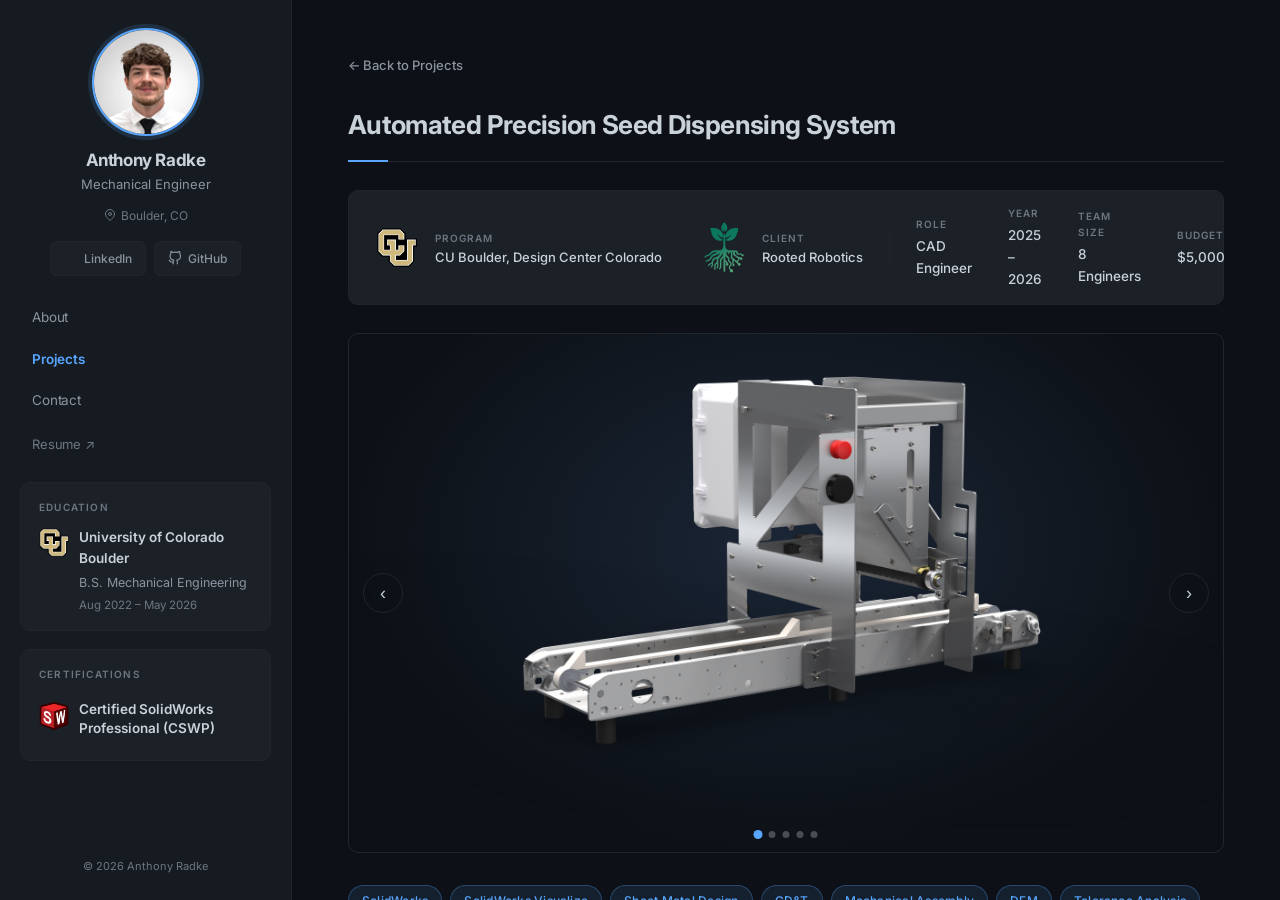
==== projects/seeder/index.html @ cbb44ef7 "fix sidebar and seeder page links" ====
<!DOCTYPE html>
<html lang="en">
<head>
    <meta charset="UTF-8">
    <meta name="viewport" content="width=device-width, initial-scale=1.0">
    <title>Automated Precision Seed Dispensing System | Anthony Radke</title>
    <link rel="preconnect" href="https://fonts.googleapis.com">
    <link rel="preconnect" href="https://fonts.gstatic.com" crossorigin>
    <link href="https://fonts.googleapis.com/css2?family=Inter:wght@300;400;500;600;700&display=swap" rel="stylesheet">
    <link rel="stylesheet" href="../../css/styles.css?v=2">
    <script src="../../js/sidebar.js?v=2"></script>
</head>
<body>

    <!-- MOBILE HEADER -->
    <div class="mobile-header">
        <button class="mobile-toggle" id="mobileToggle" aria-label="Toggle menu" aria-expanded="false">
            <span></span><span></span><span></span>
        </button>
        <span class="mobile-name">Anthony Radke</span>
    </div>
    <div class="sidebar-overlay" id="sidebarOverlay"></div>

    <div class="app-shell">

        <!-- ========== SIDEBAR ========== -->
        <app-sidebar></app-sidebar>

        <!-- ========== MAIN CONTENT ========== -->
        <main class="main-content">
            <div class="page-section active">

                <a href="../../#projects" class="back-link">← Back to Projects</a>

                <h2>Automated Precision Seed Dispensing System</h2>

                <!-- PROJECT INFO BAR -->
                <div class="project-info-bar">
                    <div class="project-logo-card">
                        <div class="project-logo-slot">
                            <img src="../../images/cu-logo.png" alt="CU Boulder, Design Center Colorado" style="width:78%;height:78%">
                        </div>
                        <div class="project-logo-meta">
                            <span class="project-logo-label">Program</span>
                            <span class="project-logo-org">CU Boulder, Design Center Colorado</span>
                        </div>
                    </div>
                    <div class="project-logo-card">
                        <div class="project-logo-slot">
                            <img src="../../images/rooted-logo.png" alt="Rooted Robotics">
                        </div>
                        <div class="project-logo-meta">
                            <span class="project-logo-label">Client</span>
                            <span class="project-logo-org">Rooted Robotics</span>
                        </div>
                    </div>
                    <div class="project-info-bar-divider"></div>
                    <div class="project-meta-item">
                        <span class="project-meta-label">Role</span>
                        <span class="project-meta-value">CAD Engineer</span>
                    </div>
                    <div class="project-meta-item">
                        <span class="project-meta-label">Year</span>
                        <span class="project-meta-value">2025 – 2026</span>
                    </div>
                    <div class="project-meta-item">
                        <span class="project-meta-label">Team Size</span>
                        <span class="project-meta-value">8 Engineers</span>
                    </div>
                    <div class="project-meta-item">
                        <span class="project-meta-label">Budget</span>
                        <span class="project-meta-value">$5,000</span>
                    </div>
                </div>

                <!-- HERO CAROUSEL -->
                <div class="hero-carousel" id="heroCarousel">
                    <div class="hero-carousel-track" id="heroTrack">
                        <div class="hero-carousel-slide" data-caption="Full assembly — View 1">
                            <img src="../../images/projects/seeder/carousel1.png" alt="Full assembly view 1" data-img-title="Assembly View 1">
                        </div>
                        <div class="hero-carousel-slide" data-caption="Full assembly — View 2">
                            <img src="../../images/projects/seeder/carousel2.png" alt="Full assembly view 2" data-img-title="Assembly View 2">
                        </div>
                        <div class="hero-carousel-slide" data-caption="Full assembly — View 3">
                            <img src="../../images/projects/seeder/carousel3.png" alt="Full assembly view 3" data-img-title="Assembly View 3">
                        </div>
                        <div class="hero-carousel-slide" data-caption="Full assembly — View 4">
                            <img src="../../images/projects/seeder/carousel4.png" alt="Full assembly view 4" data-img-title="Assembly View 4">
                        </div>
                        <div class="hero-carousel-slide" data-caption="Full assembly — View 5">
                            <img src="../../images/projects/seeder/carousel5.png" alt="Full assembly view 5" data-img-title="Assembly View 5">
                        </div>
                    </div>

                    <button class="carousel-btn carousel-btn-prev" id="carouselPrev" aria-label="Previous image">&#8249;</button>
                    <button class="carousel-btn carousel-btn-next" id="carouselNext" aria-label="Next image">&#8250;</button>

                    <div class="carousel-dots" id="carouselDots"></div>
                    <div class="carousel-caption" id="carouselCaption"></div>
                </div>


                <div class="skill-tags">
                    <span class="skill-tag">SolidWorks</span>
                    <span class="skill-tag">SolidWorks Visualize</span>
                    <span class="skill-tag">Sheet Metal Design</span>
                    <span class="skill-tag">GD&amp;T</span>
                    <span class="skill-tag">Mechanical Assembly</span>
                    <span class="skill-tag">DFM</span>
                    <span class="skill-tag">Tolerance Analysis</span>
                    <span class="skill-tag">Rapid Prototyping</span>
                </div>

                <div class="project-body">

                    <h3>Overview</h3>
                    <p>
                        Rooted Robotics builds compact automation tools for small-scale indoor farms. Their existing
                        microgreens seeder couldn't handle crops like lettuce, basil, or tree seedlings. Those require
                        a single seed placed precisely in the center of each soil cell. Our team of eight engineers
                        designed, built, and delivered a fully modular precision seeding system that integrates with
                        Rooted Robotics' existing conveyor infrastructure and targets a bill of materials under $5,000.
                    </p>
                    <p>
                        The system uses a motor-driven rotating shaft fitted with an interchangeable resin-printed sleeve.
                        Seeds load from the hopper into individual pockets in the resin-printed sleeve, and as the
                        sleeve rotates, each pocket drops a single seed into one cell of the tray below until every
                        cell is filled.
                    </p>

                    <!-- STAT ROW -->
                    <div class="project-stat-row">
                        <div class="project-stat">
                            <div class="project-stat-value">95%</div>
                            <div class="project-stat-label">Seeding Accuracy</div>
                        </div>
                        <div class="project-stat">
                            <div class="project-stat-value">$4,700</div>
                            <div class="project-stat-label">Total Build Cost</div>
                        </div>
                        <div class="project-stat">
                            <div class="project-stat-value">3–10s</div>
                            <div class="project-stat-label">Per-Tray Cycle Time</div>
                        </div>
                        <div class="project-stat">
                            <div class="project-stat-value">10,000+</div>
                            <div class="project-stat-label">Seed Capacity</div>
                        </div>
                    </div>

                    <h3>My Role</h3>
                    <div class="project-split project-split--img-right">
                        <div class="project-split__text">
                            <p>
                                I served as the team's CAD engineer, responsible for the majority of the mechanical design
                                from individual parts through complete assemblies and the final drawing package. This included
                                the rotating shaft assembly, sliding hopper, and sheet metal frame. Every part was modeled
                                in SolidWorks, with tolerances and manufacturing method considered at each step to keep the
                                design producible within our budget and timeline.
                            </p>
                            <p>
                                An indirect but significant part of my role was managing the CAD environment itself:
                                maintaining version control, tracking revisions, keeping file naming and drawing formatting
                                consistent, and structuring assemblies so that mates could be edited and parts swapped
                                without breaking the model. Keeping everything clean and modifiable became especially
                                important as the design iterated through multiple revisions across two semesters.
                            </p>
                            <p>
                                Beyond CAD, I participated in the physical build and was part of a significant portion of
                                testing: brush interface selection, sleeve geometry iteration, full-system seeding runs,
                                and timed cycle tests.
                            </p>
                        </div>
                        <figure class="project-figure">
                            <img src="../../images/projects/seeder/teamphoto.png" alt="Team photo" style="object-fit: cover;">
                            <figcaption style="text-align: center;">Senior Capstone Team Photo</figcaption>
                        </figure>
                    </div>

                    <h3>Sheet Metal Frame</h3>
                    <div class="project-split project-split--img-right">
                        <div class="project-split__text">
                            <p>
                                The structural backbone is four bent sheet-metal panels laser-cut from 3/16" 5052 aluminum,
                                outsourced to OshCut. 5052 is highly corrosion resistant, making it well suited for a
                                humid greenhouse environment. I designed each panel in SolidWorks using sheet metal features,
                                with the goal of making them complex enough to consolidate parts and reduce overall part count,
                                while keeping them simple enough to remain manufacturable as flat laser-cut blanks with
                                straightforward bends.
                            </p>
                            <p>
                                The front panel carries all operator-facing controls (Grayhill touch encoder and e-stop).
                                A dedicated motor mounting plate between the front and rear panels positions the Teknic NEMA 34
                                servo motor using a precision-machined bore that the motor presses directly into, providing
                                accurate and repeatable alignment. Triangular cutouts reduce panel mass while providing wiring
                                access. The frame assembly bolts directly to Rooted Robotics' existing conveyor, so customers
                                can purchase the seeder and mount it to their system without any additional hardware.
                            </p>
                        </div>
                        <div class="hero-carousel hero-carousel--section" id="frameCarousel">
                            <div class="hero-carousel-track" id="frameTrack">
                                <div class="hero-carousel-slide" data-caption="Frame Assembly View"><img src="../../images/projects/seeder/frame1.png" alt="Frame view 1"></div>
                                <div class="hero-carousel-slide" data-caption="Front Panel"><img src="../../images/projects/seeder/frame2.png" alt="Frame view 2"></div>
                                <div class="hero-carousel-slide" data-caption="Back Panel"><img src="../../images/projects/seeder/frame3.png" alt="Frame view 3"></div>
                                <div class="hero-carousel-slide" data-caption="Motor Mount"><img src="../../images/projects/seeder/frame4.png" alt="Frame view 4"></div>
                                <div class="hero-carousel-slide" data-caption="User Control Panel"><img src="../../images/projects/seeder/frame5.png" alt="Frame view 5"></div>
                            </div>
                            <button class="carousel-btn carousel-btn-prev" id="framePrev" aria-label="Previous">&#8249;</button>
                            <button class="carousel-btn carousel-btn-next" id="frameNext" aria-label="Next">&#8250;</button>
                            <div class="carousel-dots" id="frameDots"></div>
                            <div class="carousel-caption" id="frameCaption"></div>
                        </div>
                    </div>

                    <h3>Sliding Hopper</h3>
                    <div class="project-split project-split--img-right">
                        <div class="project-split__text">
                            <p>
                                A fully removable hopper wasn't feasible because we provisioned for a vibration motor mounted
                                directly to the hopper to agitate seeds if needed, which required a fixed electrical connection.
                                Instead, I designed a sliding hopper that still lets operators swap seed types and clean quickly.
                                The hopper is rigidly mounted to two sliding carriages from Item24 that ride in T-slots of
                                40×40mm aluminum extrusion rails. The operator loosens a single cam-lock clamp, slides the
                                hopper to the far left over a collection bucket, then slides it back until it contacts
                                integrated hard stops. One motion, fully repeatable positioning, no lifting required.
                            </p>
                            <p>
                                The two hopper panels are cut from 1/8" 5052 aluminum. Mounting flaps are integrated directly
                                into the sheet metal geometry, eliminating separate brackets. A laser-cut polycarbonate window
                                on the front panel lets operators monitor seed level without disturbing the hopper. The lower
                                edge uses a strip brush interface at the top of the sleeve to prevent seeds from crushing
                                against the hard metal edge of the hopper and to prevent double seeding, ensuring only one
                                seed loads into each pocket.
                            </p>
                        </div>
                        <div class="hero-carousel hero-carousel--section" id="hopperCarousel">
                            <div class="hero-carousel-track" id="hopperTrack">
                                <div class="hero-carousel-slide" data-caption="Placeholder hopper caption 1."><img src="../../images/projects/seeder/hopper1.png" alt="Hopper view 1"></div>
                                <div class="hero-carousel-slide" data-caption="Placeholder hopper caption 2."><img src="../../images/projects/seeder/hopper2.png" alt="Hopper view 2"></div>
                                <div class="hero-carousel-slide" data-caption="Placeholder hopper caption 3."><img src="../../images/projects/seeder/hopper3.png" alt="Hopper view 3"></div>
                                <div class="hero-carousel-slide" data-caption="Placeholder hopper caption 4."><img src="../../images/projects/seeder/hopper4.png" alt="Hopper view 4"></div>
                                <div class="hero-carousel-slide" data-caption="Placeholder hopper caption 5."><img src="../../images/projects/seeder/hopper5.png" alt="Hopper view 5"></div>
                            </div>
                            <button class="carousel-btn carousel-btn-prev" id="hopperPrev" aria-label="Previous">&#8249;</button>
                            <button class="carousel-btn carousel-btn-next" id="hopperNext" aria-label="Next">&#8250;</button>
                            <div class="carousel-dots" id="hopperDots"></div>
                            <div class="carousel-caption" id="hopperCaption"></div>
                        </div>
                    </div>

                    <h3>Rotating Shaft Assembly</h3>
                    <p>
                        The shaft assembly is the precision core of the system. It consists of a 20mm 304 stainless-steel
                        keyed shaft sourced from McMaster-Carr, a resin-printed interchangeable sleeve, two oil-embedded
                        bronze sleeve bearings mounted on aluminum pillow blocks, a spider coupling connecting the NEMA 34 motor,
                        and a dual-collar axial constraint system.
                    </p>
                    <p>
                        The sleeve is printed on a resin printer at Rooted Robotics' facility at 100% infill to prevent
                        cracking. Each sleeve contains six circumferential rows of slots, one row per tray cell row,
                        that capture a single seed and release it as the slot passes the bottom of its rotation arc.
                        Sleeves are interchangeable for different tray configurations (5 to 13 cells per row) and seed
                        sizes (3–7mm diameter). On the left, a two-piece clamping collar sets the axial home position.
                        On the right, a quick-release collar enables tool-free sleeve swaps in seconds. The right-side
                        bearing block is secured with wing nuts so it can be lifted away to free the sleeve without
                        any tools.
                    </p>
                    <p>
                        The mounting blocks for both bearings are machined from 6061 aluminum bar stock. I designed
                        the block geometry for simplicity: bandsaw and end mill operations only, while holding the
                        shaft elevation and alignment relative to the hopper outlet.
                    </p>

                    <div class="hero-carousel hero-carousel--section" id="shaftCarousel">
                        <div class="hero-carousel-track" id="shaftTrack">
                            <div class="hero-carousel-slide" data-caption="Placeholder shaft caption 1."><img src="../../images/projects/seeder/shaft1.png" alt="Shaft assembly view 1"></div>
                            <div class="hero-carousel-slide" data-caption="Placeholder shaft caption 2."><img src="../../images/projects/seeder/shaft2.png" alt="Shaft assembly view 2"></div>
                            <div class="hero-carousel-slide" data-caption="Placeholder shaft caption 3."><img src="../../images/projects/seeder/shaft3.png" alt="Shaft assembly view 3"></div>
                            <div class="hero-carousel-slide" data-caption="Placeholder shaft caption 4."><img src="../../images/projects/seeder/shaft4.png" alt="Shaft assembly view 4"></div>
                        </div>
                        <button class="carousel-btn carousel-btn-prev" id="shaftPrev" aria-label="Previous">&#8249;</button>
                        <button class="carousel-btn carousel-btn-next" id="shaftNext" aria-label="Next">&#8250;</button>
                        <div class="carousel-dots" id="shaftDots"></div>
                        <div class="carousel-caption" id="shaftCaption"></div>
                    </div>

                    <h3>Testing &amp; Results</h3>
                    <p>
                        Testing spanned several phases over two semesters. Early prototyping used PLA sleeves and
                        manual shaft rotation to isolate the seed-crushing problem at the hopper-sleeve interface.
                        That work drove the switch to a modified hopper geometry and the strip brush solution.
                    </p>
                    <p>
                        I was directly involved in three major test campaigns:
                    </p>
                    <ul>
                        <li><strong>Brush selection:</strong> Tested brushes of varying bristle length, stiffness,
                            and filament material. Evaluated seed preservation, frictional drag on the shaft, and
                            single-seed slot-loading consistency. Final design uses two short, thin brushes in a
                            single holder, mounted perpendicular to the sleeve inside the hopper.</li>
                        <li><strong>Sleeve geometry iteration:</strong> Evaluated 8 slot profiles (teardrop, pyramid,
                            cylinder, obround, bulb, D-shape, large cone, small cone) using slow-motion camera
                            analysis of seed release. Bulb, teardrop, and pyramid were eliminated for double seeding.
                            The large cone geometry achieved the most consistent single-seed loading and uniform
                            release timing, and was selected for production.</li>
                        <li><strong>Full system seeding and timing runs:</strong> Rather than dialing in one tray
                            configuration, we developed a systematic method for programming motor velocities to
                            accommodate different tray sizes. This gave the machine a repeatable process for scaling
                            to new configurations without starting from scratch each time.</li>
                    </ul>
                    <p>
                        The system achieved <strong>95% seeding accuracy</strong>, completing a full tray in the
                        3–10 second window specified by the client. The final build came in at $4,692.57, within
                        the $5,000 budget.
                    </p>
                    <p>
                        To confirm the machine wasn't damaging seeds, we ran a germination comparison in controlled
                        greenhouse conditions, planting one tray by hand and one by machine with all other variables
                        held constant. The hand-planted tray germinated 67 seeds; the machine-planted tray germinated
                        64, a 95.5% germination rate relative to hand planting, meeting our requirement.
                    </p>

                    <h3>What I Learned</h3>
                    <p>
                        This project sharpened my ability to design for manufacturability under real constraints.
                        Every sheet metal part had to be confirmed manufacturable with OshCut before ordering, and
                        iterating on the hopper geometry to solve the seed-crushing problem taught me how much a
                        single interface can change a design's entire architecture.
                    </p>
                    <p>
                        Working across every level of the design, from individual fasteners to the complete assembly, also gave
                        me a much deeper appreciation for tolerance stack-ups. Small positional errors in the shaft
                        relative to the hopper outlet had an outsized effect on seeding accuracy, and managing that
                        through the mounting block geometry was one of the most demanding parts of the design.
                    </p>
                    <p>
                        Building and testing the physical machine alongside the CAD work closed the loop in a way
                        that pure design work doesn't. Watching a sleeve geometry that looked right on screen fail
                        to load seeds consistently, then iterating back to CAD to adjust the profile, was the most
                        valuable engineering feedback cycle I've experienced.
                    </p>

                </div>

            </div>
        </main>
    </div>

    <!-- ========== PDF MODAL (certs only) ========== -->
    <div class="pdf-modal" id="pdfModal" role="dialog" aria-modal="true">
        <div class="pdf-modal-inner">
            <div class="pdf-modal-header">
                <span class="pdf-modal-title" id="pdfModalTitle"></span>
                <button class="pdf-modal-close" id="pdfModalClose" aria-label="Close modal">&times;</button>
            </div>
            <div class="pdf-modal-body">
                <img class="cert-img" id="certImg" alt="Certification">
            </div>
        </div>
    </div>

    <!-- ========== IMAGE MODAL ========== -->
    <div class="img-modal" id="imgModal" role="dialog" aria-modal="true">
        <div class="img-modal-inner">
            <div class="img-modal-header">
                <div class="img-modal-header-left">
                    <span class="img-modal-title" id="imgModalTitle"></span>
                    <span class="img-modal-counter" id="imgModalCounter"></span>
                </div>
                <button class="img-modal-close" id="imgModalClose" aria-label="Close">&times;</button>
            </div>
            <div class="img-modal-carousel">
                <div class="img-modal-track" id="imgModalTrack"></div>
                <button class="carousel-btn carousel-btn-prev" id="imgModalPrev" aria-label="Previous image">&#8249;</button>
                <button class="carousel-btn carousel-btn-next" id="imgModalNext" aria-label="Next image">&#8250;</button>
            </div>
            <div class="img-modal-footer">
                <div class="img-modal-caption" id="imgModalCaption"></div>
                <div class="img-modal-dots" id="imgModalDots"></div>
            </div>
        </div>
    </div>

    <script src="../../js/main.js?v=2"></script>
    <script>
    // ── Image modal ────────────────────────────────────────────────────────
    const imgModal        = document.getElementById('imgModal');
    const imgModalTrack   = document.getElementById('imgModalTrack');
    const imgModalTitle   = document.getElementById('imgModalTitle');
    const imgModalCounter = document.getElementById('imgModalCounter');
    const imgModalCaption = document.getElementById('imgModalCaption');
    const imgModalDots    = document.getElementById('imgModalDots');

    let modalImgs    = [];
    let modalCurrent = 0;
    let modalDots    = [];

    function buildModal(imgs) {
        imgModalTrack.innerHTML  = '';
        imgModalDots.innerHTML   = '';
        imgModalTrack.style.transition = 'none';
        imgModalTrack.style.transform  = 'translateX(0)';
        modalImgs = imgs;
        modalDots = imgs.map((item, i) => {
            const slide = document.createElement('div');
            slide.className = 'img-modal-slide';
            const img = document.createElement('img');
            img.src = item.src; img.alt = item.title;
            slide.appendChild(img);
            imgModalTrack.appendChild(slide);

            const dot = document.createElement('button');
            dot.className = 'carousel-dot';
            dot.setAttribute('aria-label', 'View ' + item.title);
            dot.addEventListener('click', () => modalGoTo(i));
            imgModalDots.appendChild(dot);
            return dot;
        });
    }

    function modalGoTo(index, instant) {
        const prev = modalCurrent;
        modalCurrent = (index + modalImgs.length) % modalImgs.length;
        if (instant) { imgModalTrack.style.transition = 'none'; void imgModalTrack.offsetWidth; }
        else           imgModalTrack.style.transition = '';
        imgModalTrack.style.transform = `translateX(-${modalCurrent * 100}%)`;
        modalDots.forEach((d, i) => d.classList.toggle('active', i === modalCurrent));
        imgModalTitle.textContent   = modalImgs[modalCurrent].title;
        imgModalCounter.textContent = `${modalCurrent + 1} / ${modalImgs.length}`;
        if (instant || prev === modalCurrent) {
            imgModalCaption.textContent = modalImgs[modalCurrent].caption;
        } else {
            imgModalCaption.classList.add('fading');
            setTimeout(() => { imgModalCaption.textContent = modalImgs[modalCurrent].caption; imgModalCaption.classList.remove('fading'); }, 150);
        }
    }

    function openImgModal(imgs, index) {
        buildModal(imgs);
        imgModal.classList.add('active');
        modalGoTo(index, true);
    }

    function closeImgModal() {
        imgModal.classList.add('closing');
        setTimeout(() => imgModal.classList.remove('active', 'closing'), 220);
    }

    document.getElementById('imgModalClose').addEventListener('click', closeImgModal);
    document.getElementById('imgModalPrev').addEventListener('click', () => modalGoTo(modalCurrent - 1));
    document.getElementById('imgModalNext').addEventListener('click', () => modalGoTo(modalCurrent + 1));
    imgModal.addEventListener('click', e => { if (e.target === imgModal) closeImgModal(); });
    document.addEventListener('keydown', e => {
        if (!imgModal.classList.contains('active')) return;
        if (e.key === 'Escape')     closeImgModal();
        if (e.key === 'ArrowLeft')  modalGoTo(modalCurrent - 1);
        if (e.key === 'ArrowRight') modalGoTo(modalCurrent + 1);
    });

    // ── Unified carousel init (seamless loop, auto-advance, hover, touch, modal) ──
    function initCarousel(carouselId, trackId, prevId, nextId, dotsId, captionId, imgs) {
        const carouselEl = document.getElementById(carouselId);
        const track      = document.getElementById(trackId);
        const dotsWrap   = document.getElementById(dotsId);
        const captionEl  = document.getElementById(captionId);
        const origSlides = Array.from(track.querySelectorAll('.hero-carousel-slide'));
        const total      = origSlides.length;

        // Seamless clone wrap
        track.insertBefore(origSlides[total - 1].cloneNode(true), origSlides[0]);
        track.appendChild(origSlides[0].cloneNode(true));

        let ci          = 1;
        let realCurrent = 0;
        let autoTimer   = null;

        function clonedToReal(c) {
            if (c === 0)         return total - 1;
            if (c === total + 1) return 0;
            return c - 1;
        }

        function moveTo(newCi, instant) {
            if (instant) { track.style.transition = 'none'; void track.offsetWidth; }
            else           track.style.transition = '';
            track.style.transform = `translateX(-${newCi * 100}%)`;
            ci = newCi;
            realCurrent = clonedToReal(ci);
            dots.forEach((d, i) => d.classList.toggle('active', i === realCurrent));
            if (!instant) {
                captionEl.classList.add('fading');
                setTimeout(() => { captionEl.textContent = origSlides[realCurrent].dataset.caption || ''; captionEl.classList.remove('fading'); }, 150);
            }
        }

        const dots = origSlides.map((_, i) => {
            const d = document.createElement('button');
            d.className = 'carousel-dot';
            d.setAttribute('aria-label', 'Go to slide ' + (i + 1));
            d.addEventListener('click', () => { moveTo(i + 1, false); resetAuto(); });
            dotsWrap.appendChild(d);
            return d;
        });

        function resetAuto() {
            clearInterval(autoTimer);
            autoTimer = setInterval(() => moveTo(ci + 1, false), 4500);
        }

        track.addEventListener('transitionend', () => {
            if (ci === 0)          moveTo(total,     true);
            else if (ci === total + 1) moveTo(1, true);
        });

        document.getElementById(prevId).addEventListener('click', () => { moveTo(ci - 1, false); resetAuto(); });
        document.getElementById(nextId).addEventListener('click', () => { moveTo(ci + 1, false); resetAuto(); });

        carouselEl.addEventListener('click', e => {
            if (e.target.closest('.carousel-btn') || e.target.closest('.carousel-dots')) return;
            openImgModal(imgs, realCurrent);
        });

        carouselEl.addEventListener('mouseenter', () => clearInterval(autoTimer));
        carouselEl.addEventListener('mouseleave',  resetAuto);

        let tx = 0;
        carouselEl.addEventListener('touchstart', e => { tx = e.touches[0].clientX; }, { passive: true });
        carouselEl.addEventListener('touchend',   e => {
            const dx = e.changedTouches[0].clientX - tx;
            if (Math.abs(dx) > 40) { moveTo(ci + (dx < 0 ? 1 : -1), false); resetAuto(); }
        });

        moveTo(1, true);
        captionEl.textContent = origSlides[0].dataset.caption || '';
        resetAuto();
    }

    // ── Carousel instances ─────────────────────────────────────────────────
    const HERO_IMGS = [
        { src: '../../images/projects/seeder/carousel1.png', title: 'Assembly View 1', caption: 'Full Assembly — View 1' },
        { src: '../../images/projects/seeder/carousel2.png', title: 'Assembly View 2', caption: 'Full Assembly — View 2' },
        { src: '../../images/projects/seeder/carousel3.png', title: 'Assembly View 3', caption: 'Full Assembly — View 3' },
        { src: '../../images/projects/seeder/carousel4.png', title: 'Assembly View 4', caption: 'Full Assembly — View 4' },
        { src: '../../images/projects/seeder/carousel5.png', title: 'Assembly View 5', caption: 'Full Assembly — View 5' },
    ];
    const FRAME_IMGS = [
        { src: '../../images/projects/seeder/frame1.png', title: 'Frame View 1', caption: 'Frame Subassembly View' },
        { src: '../../images/projects/seeder/frame2.png', title: 'Frame View 2', caption: 'Front Panel' },
        { src: '../../images/projects/seeder/frame3.png', title: 'Frame View 3', caption: 'Back Panel' },
        { src: '../../images/projects/seeder/frame4.png', title: 'Frame View 4', caption: 'Motor Mount' },
        { src: '../../images/projects/seeder/frame5.png', title: 'Frame View 5', caption: 'User Control Panel' },
    ];
    const HOPPER_IMGS = [
        { src: '../../images/projects/seeder/hopper1.png', title: 'Hopper View 1', caption: 'Hopper Subassembly View' },
        { src: '../../images/projects/seeder/hopper2.png', title: 'Hopper View 2', caption: 'Sliding Carriage' },
        { src: '../../images/projects/seeder/hopper3.png', title: 'Hopper View 3', caption: 'Mounted Sliding Hopper' },
        { src: '../../images/projects/seeder/hopper4.png', title: 'Hopper View 4', caption: 'Hopper Section View' },
        { src: '../../images/projects/seeder/hopper5.png', title: 'Hopper View 5', caption: 'Hopper/Shaft Brush Interface' },
    ];
    const SHAFT_IMGS = [
        { src: '../../images/projects/seeder/shaft1.png', title: 'Shaft View 1', caption: 'Rotating Shaft Subassembly View 1' },
        { src: '../../images/projects/seeder/shaft2.png', title: 'Shaft View 2', caption: 'Rotating Shaft Subassembly View 2' },
        { src: '../../images/projects/seeder/shaft3.png', title: 'Shaft View 3', caption: 'Rotating Shaft Subassembly View 3' },
        { src: '../../images/projects/seeder/shaft4.png', title: 'Shaft View 4', caption: 'Interchangeable Sleeve' },
    ];

    initCarousel('heroCarousel',   'heroTrack',   'carouselPrev', 'carouselNext', 'carouselDots', 'carouselCaption', HERO_IMGS);
    initCarousel('frameCarousel',  'frameTrack',  'framePrev',    'frameNext',    'frameDots',    'frameCaption',    FRAME_IMGS);
    initCarousel('hopperCarousel', 'hopperTrack', 'hopperPrev',   'hopperNext',   'hopperDots',   'hopperCaption',   HOPPER_IMGS);
    initCarousel('shaftCarousel',  'shaftTrack',  'shaftPrev',    'shaftNext',    'shaftDots',    'shaftCaption',    SHAFT_IMGS);

    // ── Scroll reveal ──────────────────────────────────────────────────────
    const revealObserver = new IntersectionObserver((entries) => {
        entries.forEach(entry => {
            if (entry.isIntersecting) {
                entry.target.classList.add('revealed');
                revealObserver.unobserve(entry.target);
            }
        });
    }, { threshold: 0.08 });

    document.querySelectorAll(
        '.project-body h3, .project-body p, .project-body ul, .project-figure, .project-figure-grid, .project-split, .hero-carousel--section'
    ).forEach(el => {
        el.classList.add('scroll-reveal');
        revealObserver.observe(el);
    });

    // ── Stat card staggered entrance ───────────────────────────────────────
    const statObserver = new IntersectionObserver((entries) => {
        entries.forEach(entry => {
            if (entry.isIntersecting) {
                entry.target.querySelectorAll('.project-stat').forEach((stat, i) => {
                    setTimeout(() => stat.classList.add('stat-visible'), i * 90);
                });
                statObserver.unobserve(entry.target);
            }
        });
    }, { threshold: 0.2 });

    document.querySelectorAll('.project-stat-row').forEach(row => statObserver.observe(row));
    </script>
</body>
</html>
---- css/styles.css ----
/* ===========================================
   MECHANICAL ENGINEERING PORTFOLIO — dark mode
   =========================================== */

/* ---------- Custom Properties ---------- */
:root {
    --bg:             #0d1117;
    --bg-secondary:   #161b22;
    --sidebar-bg:     #161b22;
    --card-bg:        #1c2128;
    --text:           #c9d1d9;
    --text-secondary: #8b949e;
    --text-muted:     #6e7681;
    --accent:         #58a6ff;
    --accent-hover:   #79b8ff;
    --border:         #21262d;
    --card-shadow:    0 4px 24px rgba(0, 0, 0, 0.55);
    --font:           'Inter', system-ui, -apple-system, sans-serif;
    --radius:         10px;
    --transition:     0.2s ease;
    --sidebar-width:  292px;
    --mobile-header:  56px;
}

/* ---------- Reset ---------- */
*, *::before, *::after {
    margin: 0;
    padding: 0;
    box-sizing: border-box;
}

html, body {
    height: 100%;
    overflow: hidden;
}

body {
    font-family: var(--font);
    color: var(--text);
    background: var(--bg);
    line-height: 1.6;
    -webkit-font-smoothing: antialiased;
}

img {
    max-width: 100%;
    display: block;
}

a {
    color: inherit;
    text-decoration: none;
}

/* ===========================================
   MOBILE HEADER
   =========================================== */
.mobile-header {
    display: none;
    position: fixed;
    top: 0;
    left: 0;
    right: 0;
    height: var(--mobile-header);
    background: var(--sidebar-bg);
    border-bottom: 1px solid var(--border);
    z-index: 200;
    align-items: center;
    padding: 0 20px;
    gap: 14px;
}

.mobile-name {
    font-size: 15px;
    font-weight: 600;
    letter-spacing: -0.02em;
    color: var(--text);
}

.mobile-toggle {
    display: flex;
    flex-direction: column;
    justify-content: center;
    gap: 5px;
    background: none;
    border: none;
    cursor: pointer;
    padding: 6px;
    border-radius: 4px;
}

.mobile-toggle span {
    display: block;
    width: 20px;
    height: 1.5px;
    background: var(--text);
    transition: transform 0.3s, opacity 0.3s;
    transform-origin: center;
}

.mobile-toggle[aria-expanded="true"] span:nth-child(1) {
    transform: translateY(6.5px) rotate(45deg);
}

.mobile-toggle[aria-expanded="true"] span:nth-child(2) {
    opacity: 0;
    transform: scaleX(0);
}

.mobile-toggle[aria-expanded="true"] span:nth-child(3) {
    transform: translateY(-6.5px) rotate(-45deg);
}

/* ===========================================
   APP SHELL
   =========================================== */
.app-shell {
    display: flex;
    height: 100vh;
    overflow: hidden;
}

/* ===========================================
   SIDEBAR
   =========================================== */

/* Reserve sidebar space before web component renders */
app-sidebar {
    display: block;
    width: var(--sidebar-width);
    flex-shrink: 0;
    min-height: 100vh;
    background: var(--sidebar-bg);
    border-right: 1px solid var(--border);
}

.sidebar {
    width: var(--sidebar-width);
    flex-shrink: 0;
    height: 100vh;
    overflow-y: auto;
    background: var(--sidebar-bg);
    border-right: 1px solid var(--border);
    padding: 28px 20px 24px;
    display: flex;
    flex-direction: column;
    gap: 18px;
    scrollbar-width: thin;
    scrollbar-color: var(--border) transparent;
}

.sidebar::-webkit-scrollbar { width: 4px; }
.sidebar::-webkit-scrollbar-track { background: transparent; }
.sidebar::-webkit-scrollbar-thumb {
    background: var(--border);
    border-radius: 4px;
}

/* Sidebar overlay (mobile) */
.sidebar-overlay {
    display: none;
    position: fixed;
    inset: 0;
    background: rgba(0, 0, 0, 0.65);
    z-index: 99;
}

.sidebar-overlay.active {
    display: block;
}

/* ---------- Sidebar Profile ---------- */
.sidebar-profile {
    text-align: center;
    padding-bottom: 4px;
}

.sidebar-avatar {
    width: 108px;
    height: 108px;
    border-radius: 50%;
    object-fit: cover;
    object-position: center top;
    border: 2px solid var(--accent);
    box-shadow: 0 0 0 4px rgba(88, 166, 255, 0.15);
    margin: 0 auto 14px;
    background: var(--card-bg);
    transition: box-shadow 0.3s ease, border-color 0.3s ease;
}

.sidebar-avatar.avatar-breathing {
    animation: avatarBreath 1.6s ease-in-out infinite;
}

@keyframes avatarBreath {
    0%, 100% {
        box-shadow: 0 0 0 4px rgba(88, 166, 255, 0.18);
        border-color: var(--accent);
    }
    50% {
        box-shadow: 0 0 0 9px rgba(88, 166, 255, 0.32), 0 0 22px rgba(88, 166, 255, 0.18);
        border-color: var(--accent-hover);
    }
}

.sidebar-name {
    font-size: 17px;
    font-weight: 700;
    letter-spacing: -0.025em;
    color: var(--text);
    margin-bottom: 4px;
    line-height: 1.2;
}

.sidebar-role {
    font-size: 13px;
    color: var(--text-secondary);
    font-weight: 400;
    margin-bottom: 8px;
}

.sidebar-location {
    display: inline-flex;
    align-items: center;
    gap: 5px;
    font-size: 12px;
    color: var(--text-muted);
    margin-bottom: 16px;
}

.sidebar-socials {
    display: flex;
    gap: 8px;
    justify-content: center;
    flex-wrap: wrap;
}

.social-btn {
    display: inline-flex;
    align-items: center;
    gap: 6px;
    padding: 7px 13px;
    background: var(--card-bg);
    border: 1px solid var(--border);
    border-radius: 6px;
    font-size: 12px;
    font-weight: 500;
    color: var(--text-secondary);
    transition: color var(--transition), border-color var(--transition), background var(--transition);
}

.social-btn:hover {
    color: var(--text);
    border-color: var(--accent);
    background: rgba(88, 166, 255, 0.08);
}

.social-icon {
    width: 14px;
    height: 14px;
    object-fit: contain;
    flex-shrink: 0;
}

/* ---------- Sidebar Cards ---------- */
.sidebar-card {
    background: var(--card-bg);
    border: 1px solid var(--border);
    border-radius: var(--radius);
    padding: 16px 18px;
}

.sidebar-label {
    font-size: 10px;
    font-weight: 600;
    letter-spacing: 0.12em;
    text-transform: uppercase;
    color: var(--text-muted);
    margin-bottom: 12px;
}

/* ---------- Sidebar Navigation ---------- */
.sidebar-nav {
    display: flex;
    flex-direction: column;
    gap: 2px;
}

.nav-item {
    display: block;
    padding: 9px 12px;
    border-radius: 8px;
    font-size: 13.5px;
    font-weight: 400;
    color: var(--text-secondary);
    background: transparent;
    border: none;
    transition: color var(--transition), background var(--transition), transform var(--transition);
    letter-spacing: -0.01em;
    cursor: pointer;
}

.nav-item:hover {
    color: var(--text);
    background: rgba(255, 255, 255, 0.06);
    transform: translateX(3px);
}

.nav-item.active {
    color: var(--accent);
    font-weight: 600;
    animation: navActivePulse 2.8s ease-in-out infinite;
}

@keyframes navActivePulse {
    0%, 100% { background: rgba(88, 166, 255, 0.10); }
    50%       { background: rgba(88, 166, 255, 0.28); }
}

.nav-item-resume {
    color: var(--text-muted);
    font-size: 13px;
    margin-top: 2px;
}

.nav-item-resume:hover {
    color: var(--accent);
    background: rgba(88, 166, 255, 0.06);
}

/* ---------- Skills ---------- */
.skills-list {
    list-style: none;
    display: flex;
    flex-direction: column;
    gap: 6px;
}

.skills-list li {
    font-size: 12.5px;
    color: var(--text-secondary);
    padding: 5px 10px;
    background: var(--bg-secondary);
    border: 1px solid var(--border);
    border-radius: 5px;
    transition: border-color var(--transition), color var(--transition);
}

.skills-list li:hover {
    border-color: rgba(88, 166, 255, 0.4);
    color: var(--text);
}

/* ---------- Education ---------- */
.edu-school {
    font-size: 13.5px;
    font-weight: 600;
    color: var(--text);
    margin-bottom: 3px;
}

.edu-degree {
    font-size: 12.5px;
    color: var(--text-secondary);
    margin-bottom: 3px;
}

.edu-year {
    font-size: 11.5px;
    color: var(--text-muted);
}

.edu-header {
    display: flex;
    align-items: flex-start;
    gap: 10px;
}

.edu-logo {
    width: 30px;
    height: 30px;
    object-fit: contain;
    flex-shrink: 0;
    border-radius: 4px;
    margin-top: 1px;
}

/* ---------- Certifications ---------- */
.cert-list {
    list-style: none;
    display: flex;
    flex-direction: column;
    gap: 6px;
}

.cert-item {
    display: flex;
    align-items: flex-start;
    gap: 10px;
    font-size: 13.5px;
    font-weight: 600;
    color: var(--text);
    padding: 6px 0;
    border-radius: 8px;
    border: none;
    background: transparent;
    cursor: pointer;
    transition: color var(--transition), transform var(--transition);
    line-height: 1.4;
}

.cert-icon {
    width: 30px;
    height: 30px;
    object-fit: contain;
    flex-shrink: 0;
    border-radius: 4px;
    margin-top: 1px;
}

.cert-item:hover {
    color: var(--accent);
    transform: translateX(3px);
}

/* ---------- Sidebar Footer ---------- */
.sidebar-footer {
    margin-top: auto;
    padding-top: 8px;
    font-size: 11px;
    color: var(--text-muted);
    text-align: center;
}

/* ===========================================
   MAIN CONTENT — page sections
   =========================================== */
.main-content {
    flex: 1;
    height: 100vh;
    overflow: hidden;
    position: relative;
    background: var(--bg);
}

.page-section {
    display: none;
    height: 100%;
    overflow-y: auto;
    padding: 52px 56px 56px;
    scrollbar-width: thin;
    scrollbar-color: var(--border) transparent;
}

.page-section::-webkit-scrollbar { width: 6px; }
.page-section::-webkit-scrollbar-track { background: transparent; }
.page-section::-webkit-scrollbar-thumb {
    background: var(--border);
    border-radius: 4px;
}

.page-section.active {
    display: block;
    animation: sectionIn 0.22s ease;
}

@keyframes sectionIn {
    from { opacity: 0; transform: translateY(10px); }
    to   { opacity: 1; transform: translateY(0);    }
}

.page-section h2 {
    font-size: 26px;
    font-weight: 700;
    letter-spacing: -0.025em;
    color: var(--text);
    margin-bottom: 28px;
    padding-bottom: 16px;
    border-bottom: 1px solid var(--border);
    position: relative;
}

.page-section h2::after {
    content: '';
    position: absolute;
    bottom: -1px;
    left: 0;
    width: 0;
    height: 2px;
    background: var(--accent);
}

.page-section.active h2::after {
    animation: accentSlide 0.5s 0.1s cubic-bezier(0.4, 0, 0.2, 1) forwards;
}

@keyframes accentSlide {
    from { width: 0; }
    to   { width: 40px; }
}

/* ===========================================
   ABOUT
   =========================================== */
.about-content {
    display: flex;
    gap: 40px;
    align-items: flex-start;
}

.about-image-frame {
    width: 700px;  /* ← frame size (visible area) */
    height: 700px; /* ← frame size (visible area) */
    flex-shrink: 0;
    border-radius: var(--radius);
    border: 1px solid var(--border);
    background: var(--card-bg);
    overflow: hidden;
}

.about-image {
    width: 100%;
    height: 100%;
    object-fit: cover;
    object-position: 50% 40%; /* pan — X% Y%: 0%=left/top, 50%=center, 100%=right/bottom */
    transform: scale(1.1);    /* zoom — 1.0=none, 1.2=20% in, 1.5=50% in */
    transform-origin: 50% 20%; 
    image-rendering: high-quality;
    display: block;
}

.about-text > p {
    font-size: 15px;
    color: var(--text-secondary);
    line-height: 1.85;
    margin-bottom: 16px;
}

.about-text > p:last-child {
    margin-bottom: 0;
}

.about-text strong {
    color: var(--text);
    font-weight: 600;
}

.section-divider {
    height: 1px;
    background: var(--border);
    margin: 44px 0;
}

/* ===========================================
   PROJECTS
   =========================================== */
.projects-grid {
    display: grid;
    grid-template-columns: repeat(3, 1fr);
    gap: 20px;
}

.project-card {
    display: block;
    background: var(--card-bg);
    border: 1px solid var(--border);
    border-radius: var(--radius);
    overflow: hidden;
    transition: transform var(--transition), box-shadow var(--transition), border-color var(--transition);
    cursor: pointer;
}

.project-card:hover {
    transform: translateY(-4px);
    box-shadow: var(--card-shadow);
    border-color: rgba(88, 166, 255, 0.3);
}

.project-image-wrap {
    position: relative;
    aspect-ratio: 4 / 3;
    overflow: hidden;
    background: var(--bg-secondary);
}

.project-image-wrap::after {
    content: '';
    position: absolute;
    bottom: 0;
    left: 0;
    right: 0;
    height: 40%;
    background: linear-gradient(to bottom, transparent, var(--card-bg));
    pointer-events: none;
}

.project-image-wrap img {
    width: 100%;
    height: 100%;
    object-fit: cover;
    transition: filter 0.35s ease;
}

.project-card:hover .project-image-wrap img {
    filter: blur(3px);
}

.project-overlay {
    position: absolute;
    inset: 0;
    background: rgba(13, 17, 23, 0.72);
    display: flex;
    align-items: center;
    justify-content: center;
    opacity: 0;
    transition: opacity var(--transition);
}

.project-card:hover .project-overlay {
    opacity: 1;
}

.project-overlay span {
    color: var(--text);
    font-size: 13px;
    font-weight: 500;
    letter-spacing: 0.06em;
    padding: 7px 16px;
    border: 1.5px solid rgba(200, 220, 255, 0.5);
    border-radius: 4px;
}

.project-info {
    padding: 16px 18px 18px;
    position: relative;
    z-index: 2;
    margin-top: -12px;
    background: var(--card-bg);
    border-radius: 0 0 10px 10px;
}

.project-title-row {
    display: flex;
    align-items: flex-start;
    justify-content: space-between;
    gap: 8px;
}

.project-poster-btn {
    flex-shrink: 0;
    background: none;
    border: 1px solid var(--border);
    border-radius: 6px;
    color: var(--text-secondary);
    cursor: pointer;
    font-size: 13px;
    padding: 2px 6px;
    line-height: 1;
    transition: color var(--transition), border-color var(--transition);
}

.project-poster-btn:hover {
    color: var(--accent);
    border-color: var(--accent);
}

.project-info h3 {
    font-size: 15px;
    font-weight: 600;
    letter-spacing: -0.01em;
    color: var(--text);
    margin-bottom: 5px;
}

.project-tags {
    font-size: 11px;
    font-weight: 500;
    color: var(--accent);
    letter-spacing: 0.02em;
    margin-bottom: 8px;
}

.project-desc {
    font-size: 13px;
    color: var(--text-secondary);
    line-height: 1.65;
}

/* ===========================================
   BIO / TIMELINE
   =========================================== */
.timeline {
    position: relative;
    padding-left: 36px;
}

.about-text .timeline {
    margin-top: 24px;
}

.timeline::before {
    content: '';
    position: absolute;
    left: 5px;
    top: 8px;
    bottom: 16px;
    width: 1.5px;
    background: var(--border);
}

.timeline-item {
    position: relative;
    padding-bottom: 40px;
}

.timeline-item:last-child {
    padding-bottom: 0;
}

.timeline-dot {
    position: absolute;
    left: -35px;
    top: 5px;
    width: 11px;
    height: 11px;
    border-radius: 50%;
    background: var(--accent);
    border: 2px solid var(--bg);
    box-shadow: 0 0 0 1.5px var(--accent);
    animation: timelinePulse 3.2s ease-in-out infinite;
}

.timeline-item:nth-child(1) .timeline-dot { animation-delay: 0s; }
.timeline-item:nth-child(2) .timeline-dot { animation-delay: 0.8s; }
.timeline-item:nth-child(3) .timeline-dot { animation-delay: 1.6s; }
.timeline-item:nth-child(4) .timeline-dot { animation-delay: 2.4s; }

@keyframes timelinePulse {
    0%, 100% { box-shadow: 0 0 0 1.5px var(--accent); }
    50%       { box-shadow: 0 0 0 1.5px var(--accent), 0 0 0 6px rgba(88, 166, 255, 0.12); }
}

.timeline-year {
    font-size: 11px;
    font-weight: 600;
    letter-spacing: 0.09em;
    color: var(--accent);
    text-transform: uppercase;
    margin-bottom: 6px;
}

.timeline-content h3 {
    font-size: 18px;
    font-weight: 600;
    color: var(--text);
    margin-bottom: 4px;
}

.timeline-role {
    font-size: 15px;
    color: var(--text-secondary);
    font-style: italic;
    line-height: 1.2;
    margin-bottom: 5px;
}

.timeline-meta {
    font-size: 13px;
    color: var(--text-muted);
    line-height: 1.2;
    margin-bottom: 0;
}

.timeline-content p:not(.timeline-role):not(.timeline-meta) {
    font-size: 14px;
    color: var(--text-secondary);
    line-height: 1.75;
}

/* ===========================================
   CONTACT
   =========================================== */
.contact-intro {
    font-size: 15px;
    color: var(--text-secondary);
    margin-bottom: 30px;
}

.contact-form {
    display: flex;
    flex-direction: column;
    gap: 18px;
    max-width: 100%;
}

.form-row {
    display: grid;
    grid-template-columns: 1fr 1fr;
    gap: 18px;
}

.form-group {
    display: flex;
    flex-direction: column;
    gap: 6px;
}

.form-group label {
    font-size: 11px;
    font-weight: 600;
    letter-spacing: 0.09em;
    text-transform: uppercase;
    color: var(--text-secondary);
}

.form-group input,
.form-group textarea {
    padding: 10px 13px;
    border: 1.5px solid var(--border);
    border-radius: 6px;
    font-family: var(--font);
    font-size: 14px;
    color: var(--text);
    background: var(--card-bg);
    outline: none;
    transition: border-color var(--transition), box-shadow var(--transition);
    resize: vertical;
}

.form-group input::placeholder,
.form-group textarea::placeholder {
    color: var(--text-muted);
}

.form-group input:focus,
.form-group textarea:focus {
    border-color: var(--accent);
    box-shadow: 0 0 0 3px rgba(88, 166, 255, 0.12);
}

.btn-submit {
    align-self: flex-start;
    padding: 11px 28px;
    background: var(--accent);
    color: #0d1117;
    border: none;
    border-radius: 6px;
    font-family: var(--font);
    font-size: 13.5px;
    font-weight: 600;
    letter-spacing: 0.03em;
    cursor: pointer;
    transition: background var(--transition), transform 0.1s;
}

.btn-submit:hover {
    background: var(--accent-hover);
    transform: translateY(-1px);
}

.btn-submit:active {
    transform: translateY(0);
}

.form-notice {
    font-size: 13px;
    color: #3fb950;
    min-height: 1em;
}

.form-notice.error {
    color: #f85149;
}

/* ===========================================
   PROJECT DETAIL PAGE
   =========================================== */
.back-link {
    display: inline-flex;
    align-items: center;
    gap: 6px;
    font-size: 13px;
    font-weight: 500;
    color: var(--text-secondary);
    margin-bottom: 28px;
    transition: color var(--transition);
}

.back-link:hover {
    color: var(--accent);
}

.project-detail-image {
    width: 100%;
    max-height: 380px;
    object-fit: contain;
    border-radius: var(--radius);
    border: 1px solid var(--border);
    margin-bottom: 32px;
    background: radial-gradient(ellipse at 50% 40%, #1a2535 0%, #0d1117 70%);
}

.project-meta {
    display: flex;
    gap: 28px;
    margin-bottom: 32px;
    flex-wrap: wrap;
    padding: 18px 20px;
    background: var(--card-bg);
    border: 1px solid var(--border);
    border-radius: var(--radius);
}

.project-meta-item {
    display: flex;
    flex-direction: column;
    gap: 4px;
}

.project-meta-label {
    font-size: 10px;
    font-weight: 600;
    letter-spacing: 0.1em;
    text-transform: uppercase;
    color: var(--text-muted);
}

.project-meta-value {
    font-size: 13.5px;
    color: var(--text);
    font-weight: 500;
}

.project-body {
    width: 100%;
}

.project-body h3 {
    --section-title-gap: 12px; /* ← space between blue line and paragraph text */
    font-size: 17px;
    font-weight: 600;
    color: var(--text);
    margin: 30px 0 var(--section-title-gap);
    padding-bottom: 8px;
    position: relative;
}

.project-body h3::after {
    content: '';
    position: absolute;
    bottom: 0;
    left: 0;
    width: 100%;
    height: 1px;
    background: linear-gradient(to right, var(--accent) 0%, transparent 52%);
}

.project-body h3:first-child,
.project-split__text h3:first-child {
    margin-top: 0;
}

.project-body p {
    font-size: 15px;
    color: var(--text-secondary);
    line-height: 1.8;
    margin-bottom: 14px;
}

.project-body ul {
    padding-left: 20px;
    margin-bottom: 16px;
}

.project-body ul li {
    font-size: 15px;
    color: var(--text-secondary);
    line-height: 1.75;
    margin-bottom: 6px;
}

/* ===========================================
   SKILL TAGS (project detail pages)
   =========================================== */
.skill-tags {
    display: flex;
    flex-wrap: wrap;
    gap: 8px;
    margin-bottom: 32px;
}

.skill-tag {
    padding: 5px 13px;
    background: rgba(88, 166, 255, 0.1);
    border: 1px solid rgba(88, 166, 255, 0.3);
    border-radius: 20px;
    font-size: 12px;
    font-weight: 500;
    color: var(--accent);
    letter-spacing: 0.02em;
    white-space: nowrap;
}

/* ===========================================
   PROJECT INLINE FIGURES
   =========================================== */
.project-figure {
    margin: 28px 0;
}

.project-figure img {
    width: 100%;
    border-radius: var(--radius);
    border: 1px solid var(--border);
    background: radial-gradient(ellipse at 50% 40%, #1a2535 0%, #0d1117 70%);
    display: block;
}

.project-figure figcaption {
    font-size: 12px;
    color: var(--text-muted);
    margin-top: 8px;
    font-style: italic;
}

.project-figure-grid {
    display: grid;
    grid-template-columns: 1fr 1fr;
    gap: 16px;
    margin: 28px 0;
}

.project-figure-grid figure {
    margin: 0;
}

.project-figure-grid figure img {
    width: 100%;
    border-radius: var(--radius);
    border: 1px solid var(--border);
    background: radial-gradient(ellipse at 50% 40%, #1a2535 0%, #0d1117 70%);
    display: block;
}

.project-figure-grid figure figcaption {
    font-size: 12px;
    color: var(--text-muted);
    margin-top: 8px;
    font-style: italic;
}

.project-stat-row {
    display: flex;
    gap: 16px;
    flex-wrap: wrap;
    margin: 24px 0;
}

.project-stat {
    flex: 1;
    min-width: 120px;
    background: var(--card-bg);
    border: 1px solid var(--border);
    border-radius: var(--radius);
    padding: 16px 20px;
}

.project-stat-value {
    font-size: 26px;
    font-weight: 700;
    color: var(--accent);
    line-height: 1;
    margin-bottom: 4px;
}

.project-stat-label {
    font-size: 12px;
    color: var(--text-muted);
    text-transform: uppercase;
    letter-spacing: 0.08em;
    font-weight: 500;
}

@media (max-width: 600px) {
    .project-figure-grid {
        grid-template-columns: 1fr;
    }
}

/* ===========================================
   PROJECT SPLIT LAYOUT (text + figure side by side)
   =========================================== */
.project-split {
    display: grid;
    gap: 36px;
    align-items: start;
    margin: 4px 0 32px;
}

.project-split--img-right {
    grid-template-columns: 1fr 42%;
}

.project-split--img-left {
    grid-template-columns: 42% 1fr;
}

.project-split__text > p {
    font-size: 15px;
    color: var(--text-secondary);
    line-height: 1.8;
    margin-bottom: 14px;
}

.project-split .project-figure {
    margin: 0;
}

.project-split .project-figure img {
    --team-photo-height: 350px;    /* ← adjust height here */
    --team-photo-position: 50% 50%; /* ← pan crop: "top", "bottom", "center", or "50% 30%" */
    width: 100%;
    height: var(--team-photo-height);
    object-fit: cover;
    object-position: var(--team-photo-position);
}

/* Constrained height for wide/horizontal renders */
.project-figure--wide img {
    max-height: 240px;
    object-fit: contain;
}

@media (max-width: 780px) {
    .project-split--img-right,
    .project-split--img-left {
        grid-template-columns: 1fr;
    }

    .project-split .project-figure {
        position: static;
    }


}

/* ===========================================
   HERO CAROUSEL
   =========================================== */
.hero-carousel {
    position: relative;
    width: 100%;
    height: 520px;
    border-radius: var(--radius);
    border: 1px solid var(--border);
    overflow: hidden;
    margin-bottom: 32px;
    background: radial-gradient(ellipse at 50% 40%, #1a2535 0%, #0d1117 70%);
}

.hero-carousel-track {
    display: flex;
    height: 100%;
    transition: transform 0.55s cubic-bezier(0.4, 0, 0.2, 1);
    will-change: transform;
}

.hero-carousel-slide {
    --carousel-img-offset: -7px; /* ← shift images up (more negative = higher) */
    flex: 0 0 100%;
    height: 100%;
    display: flex;
    align-items: center;
    justify-content: center;
    cursor: pointer;
    padding-bottom: calc(var(--carousel-img-offset) * -1);
    padding-top: 0;
    transform: translateY(var(--carousel-img-offset));
}

.hero-carousel-slide img {
    max-width: 100%;
    max-height: 100%;
    object-fit: contain;
    display: block;
    user-select: none;
    -webkit-user-drag: none;
}

/* Prev / next buttons */
.carousel-btn {
    position: absolute;
    top: 50%;
    transform: translateY(-50%);
    z-index: 10;
    background: rgba(13, 17, 23, 0.65);
    border: 1px solid var(--border);
    color: var(--text);
    width: 40px;
    height: 40px;
    border-radius: 50%;
    display: flex;
    align-items: center;
    justify-content: center;
    cursor: pointer;
    font-size: 18px;
    line-height: 1;
    transition: background var(--transition), border-color var(--transition), color var(--transition);
    backdrop-filter: blur(4px);
    -webkit-backdrop-filter: blur(4px);
}

.carousel-btn:hover {
    background: rgba(88, 166, 255, 0.18);
    border-color: rgba(88, 166, 255, 0.5);
    color: var(--accent);
}

.carousel-btn-prev { left: 14px; }
.carousel-btn-next { right: 14px; }

/* Dot indicators */
.carousel-dots {
    position: absolute;
    bottom: 14px;
    left: 50%;
    transform: translateX(-50%);
    display: flex;
    gap: 7px;
    z-index: 10;
}

.carousel-dot {
    width: 7px;
    height: 7px;
    border-radius: 50%;
    background: rgba(255, 255, 255, 0.25);
    border: none;
    cursor: pointer;
    transition: background var(--transition), transform var(--transition);
    padding: 0;
}

.carousel-dot.active {
    background: var(--accent);
    transform: scale(1.3);
}

/* Caption bar */
.carousel-caption {
    display: none;
}

.carousel-caption.fading {
    opacity: 0;
}

/* ===========================================
   SECTION CAROUSEL (frame / hopper / shaft)
   =========================================== */
.hero-carousel--section {
    --section-carousel-height: 380px; /* ← adjust section carousel height here */
    height: var(--section-carousel-height);
    margin-bottom: 0;
    cursor: pointer;
}

/* ===========================================
   PROJECT INFO BAR
   =========================================== */
.project-info-bar {
    display: flex;
    align-items: center;
    gap: 0;
    margin-bottom: 28px;
    background: var(--card-bg);
    border: 1px solid var(--border);
    border-radius: var(--radius);
    padding: 0 4px;
}

.project-info-bar-divider {
    width: 1px;
    height: 36px;
    background: var(--border);
    flex-shrink: 0;
    margin: 0 8px;
}

.project-info-bar .project-meta-item {
    padding: 14px 18px;
    border: none;
    background: none;
}

.project-logo-card {
    flex: none;
    display: flex;
    align-items: center;
    gap: 12px;
    padding: 12px 18px;
}

.project-logo-slot {
    flex-shrink: 0;
    width: 52px;
    height: 52px;
    border-radius: 8px;
    display: flex;
    align-items: center;
    justify-content: center;
    overflow: hidden;
}

.project-logo-slot img {
    width: 100%;
    height: 100%;
    object-fit: contain;
}

/* CSS-only placeholder icon (image frame shape) */
.project-logo-placeholder-icon {
    width: 26px;
    height: 20px;
    border: 2px solid rgba(88, 166, 255, 0.22);
    border-radius: 3px;
    position: relative;
}
.project-logo-placeholder-icon::before {
    content: '';
    position: absolute;
    bottom: 3px;
    left: 50%;
    transform: translateX(-50%);
    width: 0;
    height: 0;
    border-left: 5px solid transparent;
    border-right: 5px solid transparent;
    border-bottom: 7px solid rgba(88, 166, 255, 0.22);
}
.project-logo-placeholder-icon::after {
    content: '';
    position: absolute;
    top: 3px;
    left: 50%;
    transform: translateX(-50%);
    width: 5px;
    height: 5px;
    border-radius: 50%;
    background: rgba(88, 166, 255, 0.22);
}

.project-logo-meta {
    display: flex;
    flex-direction: column;
    gap: 3px;
}

.project-logo-label {
    font-size: 10px;
    font-weight: 600;
    letter-spacing: 0.1em;
    text-transform: uppercase;
    color: var(--text-muted);
}

.project-logo-org {
    font-size: 13px;
    font-weight: 500;
    color: var(--text);
    line-height: 1.3;
}

/* ===========================================
   IMAGE MODAL
   =========================================== */
.img-modal {
    display: none;
    position: fixed;
    inset: 0;
    background: rgba(0, 0, 0, 0.72);
    backdrop-filter: blur(14px);
    -webkit-backdrop-filter: blur(14px);
    z-index: 600;
    align-items: center;
    justify-content: center;
    padding: 28px 24px;
}

.img-modal.active {
    display: flex;
    animation: imgBackdropIn 0.22s ease;
}

.img-modal.closing {
    display: flex;
    animation: imgBackdropOut 0.22s ease forwards;
    pointer-events: none;
}

@keyframes imgBackdropIn  { from { opacity: 0; } to { opacity: 1; } }
@keyframes imgBackdropOut { from { opacity: 1; } to { opacity: 0; } }

.img-modal-inner {
    background: var(--card-bg);
    border: 1px solid rgba(88, 166, 255, 0.3);
    box-shadow: 0 0 0 1px rgba(88, 166, 255, 0.1), 0 32px 80px rgba(0, 0, 0, 0.75);
    border-radius: 14px;
    width: 100%;
    max-width: 980px;
    max-height: 90vh;
    display: flex;
    flex-direction: column;
    overflow: hidden;
}

.img-modal.active .img-modal-inner {
    animation: imgPanelIn 0.28s cubic-bezier(0.34, 1.15, 0.64, 1);
}

.img-modal.closing .img-modal-inner {
    animation: imgPanelOut 0.2s ease forwards;
}

@keyframes imgPanelIn {
    from { transform: scale(0.92) translateY(16px); opacity: 0; }
    to   { transform: scale(1)    translateY(0);    opacity: 1; }
}

@keyframes imgPanelOut {
    from { transform: scale(1)    translateY(0);    opacity: 1; }
    to   { transform: scale(0.92) translateY(16px); opacity: 0; }
}

.img-modal-header {
    display: none;
}

.img-modal-close {
    position: absolute;
    top: 12px;
    right: 14px;
    z-index: 10;
}

.img-modal-header-left {
    display: flex;
    align-items: center;
    gap: 10px;
}

.img-modal-title {
    font-size: 14px;
    font-weight: 600;
    color: var(--text);
}

.img-modal-counter {
    font-size: 12px;
    color: var(--text-muted);
}

.img-modal-close {
    background: none;
    border: 1px solid var(--border);
    color: var(--text-muted);
    font-size: 18px;
    line-height: 1;
    cursor: pointer;
    padding: 4px 9px;
    border-radius: 5px;
    transition: color var(--transition), background var(--transition), border-color var(--transition);
}

.img-modal-close:hover {
    color: var(--text);
    background: rgba(255, 255, 255, 0.07);
    border-color: rgba(255, 255, 255, 0.2);
}

.img-modal-carousel {
    position: relative;
    flex: 1;
    overflow: hidden;
    background: radial-gradient(ellipse at 50% 40%, #1a2535 0%, #0d1117 70%);
    min-height: 320px;
}

.img-modal-track {
    display: flex;
    height: 100%;
    transition: transform 0.45s cubic-bezier(0.4, 0, 0.2, 1);
    will-change: transform;
}

.img-modal-slide {
    flex: 0 0 100%;
    height: 100%;
    display: flex;
    align-items: center;
    justify-content: center;
    padding: 28px 60px;
}

.img-modal-slide img {
    max-width: 100%;
    max-height: 100%;
    object-fit: contain;
    display: block;
}

.img-modal-footer {
    display: flex;
    align-items: center;
    justify-content: space-between;
    gap: 16px;
    padding: 12px 20px 14px;
    border-top: 1px solid var(--border);
    flex-shrink: 0;
}

.img-modal-caption {
    font-size: 12px;
    color: var(--text-muted);
    font-style: italic;
    flex: 1;
    transition: opacity 0.15s ease;
}

.img-modal-caption.fading {
    opacity: 0;
}

.img-modal-dots {
    display: flex;
    gap: 7px;
    flex-shrink: 0;
    position: static;
    transform: none;
    bottom: auto;
    left: auto;
}

/* ===========================================
   CLICKABLE / ZOOMABLE IMAGES
   =========================================== */
.img-zoomable {
    cursor: pointer;
    transition: transform 0.28s ease, box-shadow 0.28s ease, border-color 0.28s ease;
}

.img-zoomable:hover {
    transform: scale(1.015);
    box-shadow: 0 12px 40px rgba(0, 0, 0, 0.55);
    border-color: rgba(88, 166, 255, 0.35) !important;
}

/* ===========================================
   SCROLL REVEAL
   =========================================== */
.scroll-reveal {
    opacity: 0;
    transform: translateY(20px);
    transition: opacity 0.5s ease, transform 0.5s ease;
}

.scroll-reveal.revealed {
    opacity: 1;
    transform: translateY(0);
}

/* ===========================================
   STAT CARD ENTRANCE
   =========================================== */
@keyframes statCardIn {
    from { opacity: 0; transform: translateY(14px) scale(0.96); }
    to   { opacity: 1; transform: translateY(0) scale(1); }
}

.project-stat {
    opacity: 0;
}

.project-stat.stat-visible {
    animation: statCardIn 0.4s ease forwards;
}

.project-stat:hover {
    border-color: rgba(88, 166, 255, 0.4);
    transition: border-color 0.2s ease;
}

/* ===========================================
   PDF MODAL
   =========================================== */
.pdf-modal {
    display: none;
    position: fixed;
    inset: 0;
    background: rgba(0, 0, 0, 0.78);
    z-index: 500;
    align-items: center;
    justify-content: center;
    padding: 28px 24px;
}

.pdf-modal.active {
    display: flex;
    animation: modalFadeIn 0.18s ease;
}

.pdf-modal.closing {
    display: flex;
    animation: modalFadeOut 0.18s ease forwards;
    pointer-events: none;
}

@keyframes modalFadeIn {
    from { opacity: 0; transform: scale(0.97); }
    to   { opacity: 1; transform: scale(1);    }
}

@keyframes modalFadeOut {
    from { opacity: 1; transform: scale(1);    }
    to   { opacity: 0; transform: scale(0.97); }
}

.pdf-modal-inner {
    background: var(--card-bg);
    border: 1px solid var(--border);
    border-radius: 12px;
    width: 100%;
    max-width: 820px;
    max-height: 88vh;
    display: flex;
    flex-direction: column;
    overflow: hidden;
    box-shadow: 0 28px 64px rgba(0, 0, 0, 0.65);
}

.pdf-modal-header {
    display: flex;
    align-items: center;
    justify-content: space-between;
    padding: 14px 20px;
    border-bottom: 1px solid var(--border);
    flex-shrink: 0;
}

.pdf-modal-title {
    font-size: 14px;
    font-weight: 600;
    color: var(--text);
}

.pdf-modal-close {
    background: none;
    border: 1px solid var(--border);
    color: var(--text-muted);
    font-size: 18px;
    line-height: 1;
    cursor: pointer;
    padding: 4px 9px;
    border-radius: 5px;
    transition: color var(--transition), background var(--transition), border-color var(--transition);
}

.pdf-modal-close:hover {
    color: var(--text);
    background: rgba(255, 255, 255, 0.07);
    border-color: rgba(255, 255, 255, 0.2);
}

.pdf-modal-body {
    overflow-y: auto;
    padding: 20px;
    display: flex;
    align-items: center;
    justify-content: center;
}

.cert-img {
    max-width: 100%;
    max-height: 72vh;
    object-fit: contain;
    display: block;
    border-radius: 6px;
}

/* ===========================================
   FADE-IN (sidebar cards on load)
   =========================================== */
.fade-in {
    opacity: 0;
    transform: translateY(14px);
    transition: opacity 0.4s ease, transform 0.4s ease;
}

.fade-in.visible {
    opacity: 1;
    transform: translateY(0);
}

/* ===========================================
   RESPONSIVE — mobile
   =========================================== */
@media (max-width: 768px) {
    html, body {
        overflow: auto;
    }

    .mobile-header {
        display: flex;
    }

    .app-shell {
        height: calc(100vh - var(--mobile-header));
        margin-top: var(--mobile-header);
    }

    .sidebar {
        position: fixed;
        left: 0;
        top: var(--mobile-header);
        bottom: 0;
        height: calc(100vh - var(--mobile-header));
        z-index: 100;
        transform: translateX(-100%);
        transition: transform 0.3s ease;
        width: min(var(--sidebar-width), 85vw);
    }

    .sidebar.open {
        transform: translateX(0);
    }

    .main-content {
        width: 100%;
        height: 100%;
    }

    .page-section {
        padding: 32px 24px 48px;
    }

    .about-content {
        flex-direction: column;
    }

    .about-image-frame {
        width: 100%;
        height: auto;
        aspect-ratio: 1 / 1;
    }

    .projects-grid {
        grid-template-columns: 1fr;
    }

    .form-row {
        grid-template-columns: 1fr;
    }

    .project-meta {
        gap: 18px;
    }
}
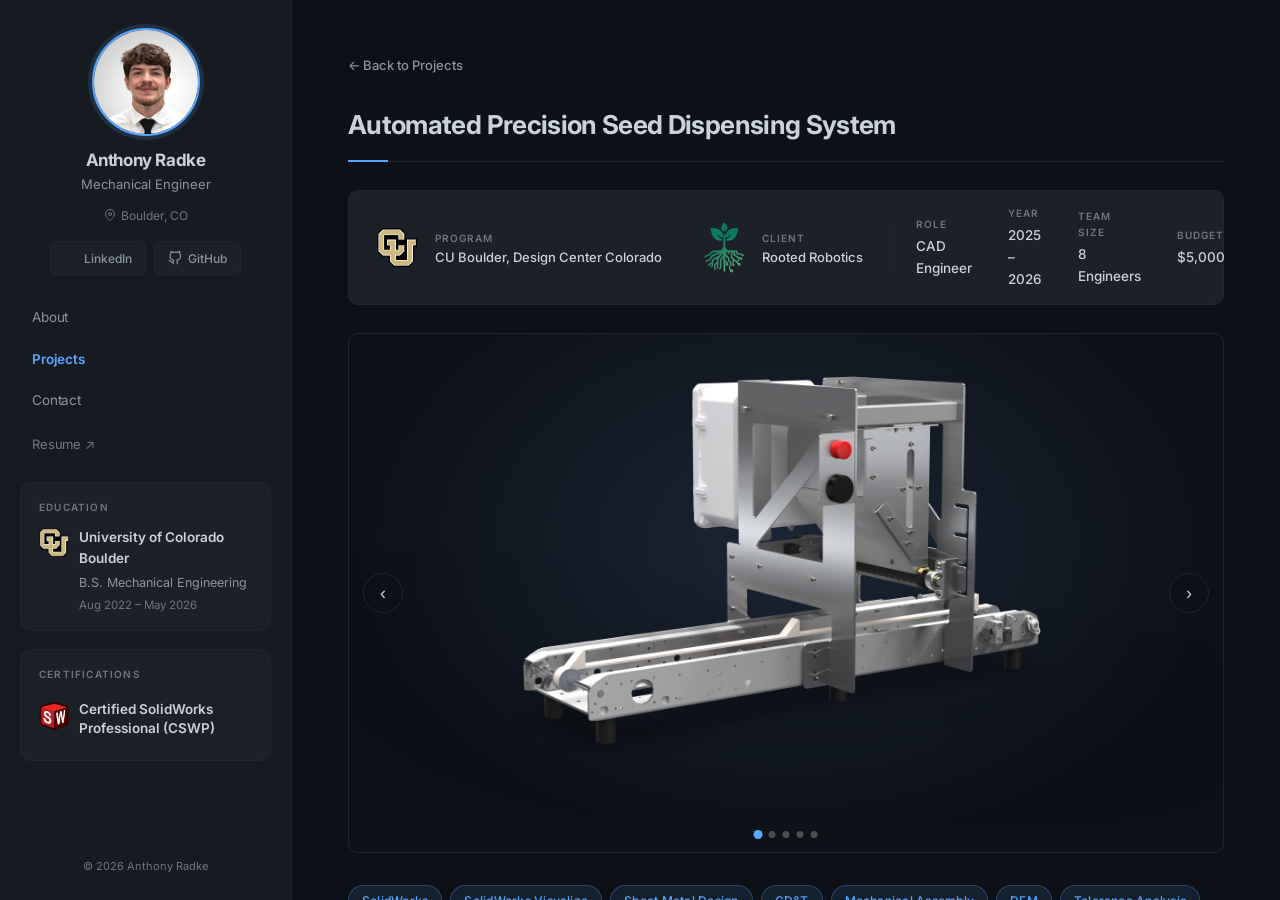
==== commit 935aaf98: "clean up urls" ====
--- a/projects/seeder/index.html
+++ b/projects/seeder/index.html
@@ -30,7 +30,7 @@
         <main class="main-content">
             <div class="page-section active">
 
-                <a href="../../#projects" class="back-link">← Back to Projects</a>
+                <a href="/" class="back-link">← Back to Projects</a>
 
                 <h2>Automated Precision Seed Dispensing System</h2>
 
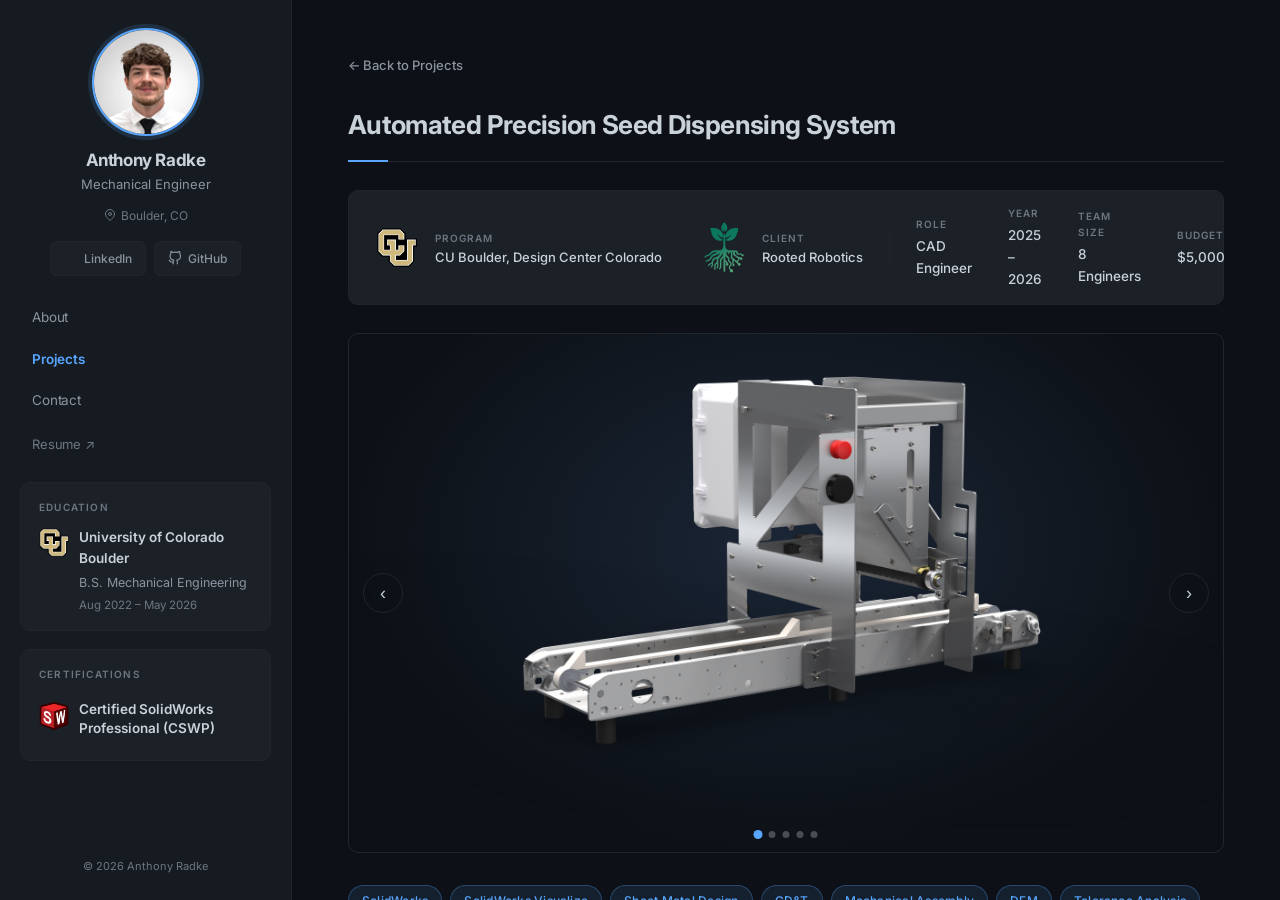
==== commit 8a08c47a: "fix mobile layout bugs" ====
--- a/projects/seeder/index.html
+++ b/projects/seeder/index.html
@@ -7,8 +7,8 @@
     <link rel="preconnect" href="https://fonts.googleapis.com">
     <link rel="preconnect" href="https://fonts.gstatic.com" crossorigin>
     <link href="https://fonts.googleapis.com/css2?family=Inter:wght@300;400;500;600;700&display=swap" rel="stylesheet">
-    <link rel="stylesheet" href="../../css/styles.css?v=2">
-    <script src="../../js/sidebar.js?v=2"></script>
+    <link rel="stylesheet" href="../../css/styles.css?v=11">
+    <script src="../../js/sidebar.js?v=3"></script>
 </head>
 <body>
 
@@ -30,7 +30,7 @@
         <main class="main-content">
             <div class="page-section active">
 
-                <a href="/" class="back-link">← Back to Projects</a>
+                <a href="/#projects" class="back-link">← Back to Projects</a>
 
                 <h2>Automated Precision Seed Dispensing System</h2>
 
@@ -382,7 +382,7 @@
         </div>
     </div>
 
-    <script src="../../js/main.js?v=2"></script>
+    <script src="../../js/main.js?v=3"></script>
     <script>
     // ── Image modal ────────────────────────────────────────────────────────
     const imgModal        = document.getElementById('imgModal');
--- a/css/styles.css
+++ b/css/styles.css
@@ -1734,6 +1734,12 @@
         transform: translateX(0);
     }
 
+    app-sidebar {
+        width: 0;
+        min-width: 0;
+        border-right: none;
+    }
+
     .main-content {
         width: 100%;
         height: 100%;
@@ -1764,4 +1770,99 @@
     .project-meta {
         gap: 18px;
     }
-}
+
+    /* Image modal — fix flex height and enlarge images */
+    .img-modal {
+        padding: 12px 8px;
+    }
+
+    .img-modal-inner {
+        height: 92vh;
+        max-height: 92vh;
+    }
+
+    .img-modal-carousel {
+        min-height: 0;
+    }
+
+    .img-modal-slide {
+        padding: 8px 16px;
+    }
+
+    /* Project info bar — full-width vertical list on mobile */
+    .project-info-bar {
+        display: flex;
+        flex-direction: column;
+        align-items: stretch;
+        gap: 0;
+        padding: 0;
+    }
+
+    .project-info-bar-divider {
+        display: none;
+    }
+
+    /* Logo rows: [logo + label] left, org name right — matches meta row pattern */
+    .project-logo-card {
+        flex-direction: row;
+        align-items: center;
+        gap: 8px;
+        padding: 9px 14px;
+        border-bottom: 1px solid var(--border);
+    }
+
+    .project-logo-slot {
+        display: none;
+    }
+
+    .project-logo-meta {
+        flex: 1;
+        min-width: 0;
+        flex-direction: row;
+        justify-content: space-between;
+        align-items: center;
+        gap: 8px;
+    }
+
+    .project-logo-label {
+        flex-shrink: 0;
+    }
+
+    .project-logo-org {
+        font-size: 13px;
+        font-weight: 500;
+        color: var(--text);
+        white-space: nowrap;
+        overflow: hidden;
+        text-overflow: ellipsis;
+        text-align: right;
+    }
+
+    /* Meta rows: label on left, value on right */
+    .project-info-bar .project-meta-item {
+        flex-direction: row;
+        justify-content: space-between;
+        align-items: center;
+        padding: 9px 14px;
+        border: none;
+        border-bottom: 1px solid var(--border);
+    }
+
+    .project-info-bar .project-meta-item:last-child {
+        border-bottom: none;
+    }
+
+    .project-info-bar .project-meta-label {
+        font-size: 10px;
+        font-weight: 600;
+        letter-spacing: 0.08em;
+        text-transform: uppercase;
+        color: var(--text-muted);
+    }
+
+    .project-info-bar .project-meta-value {
+        font-size: 13px;
+        font-weight: 500;
+        color: var(--text);
+    }
+}
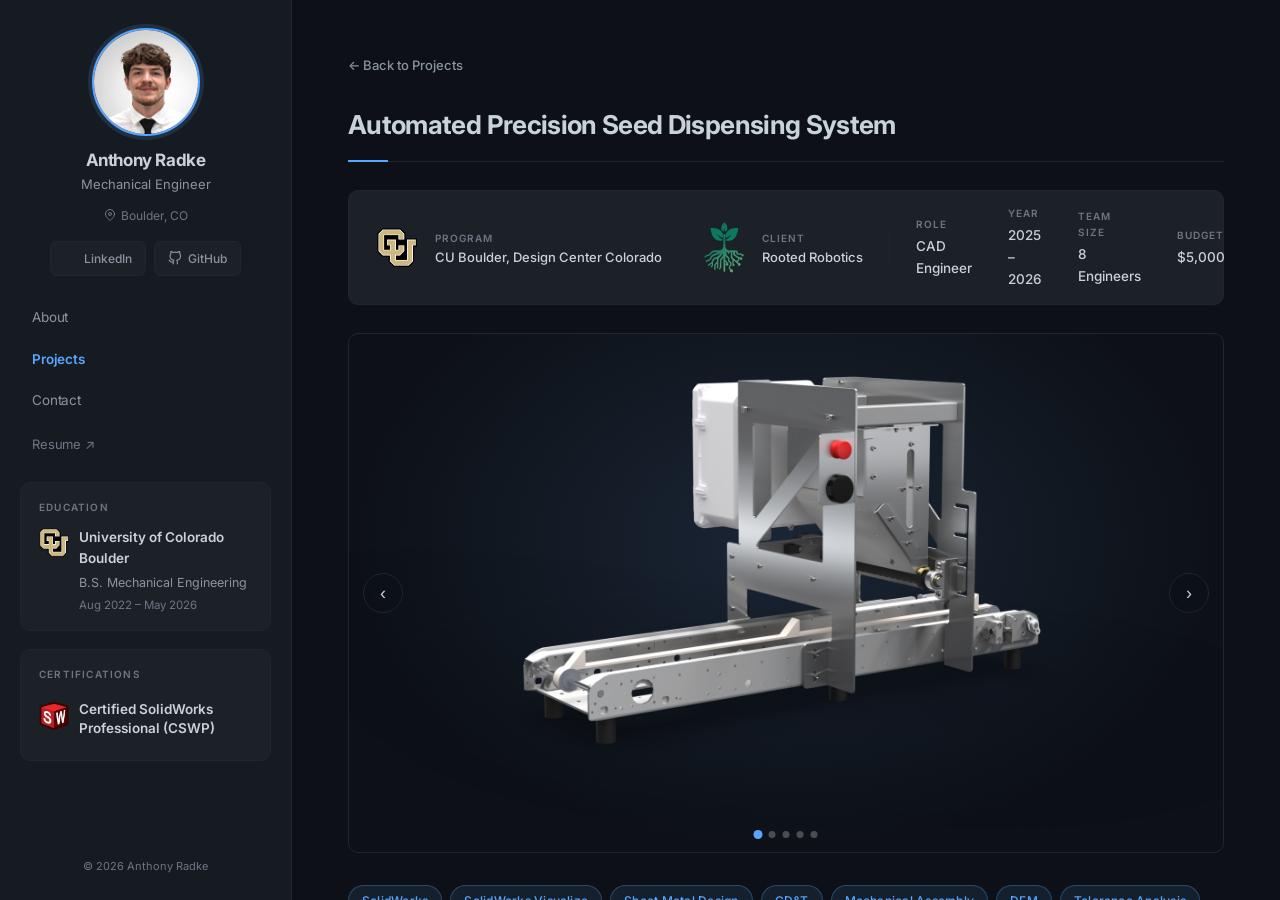
==== commit 15d9666b: "clean up repo and compress project images - add readme and .gitignore - remove tracked .DS_Store fil" ====
--- a/projects/seeder/index.html
+++ b/projects/seeder/index.html
@@ -173,7 +173,7 @@
                             </p>
                         </div>
                         <figure class="project-figure">
-                            <img src="../../images/projects/seeder/teamphoto.png" alt="Team photo" style="object-fit: cover;">
+                            <img src="../../images/projects/seeder/teamphoto.jpg" alt="Team photo" style="object-fit: cover;">
                             <figcaption style="text-align: center;">Senior Capstone Team Photo</figcaption>
                         </figure>
                     </div>
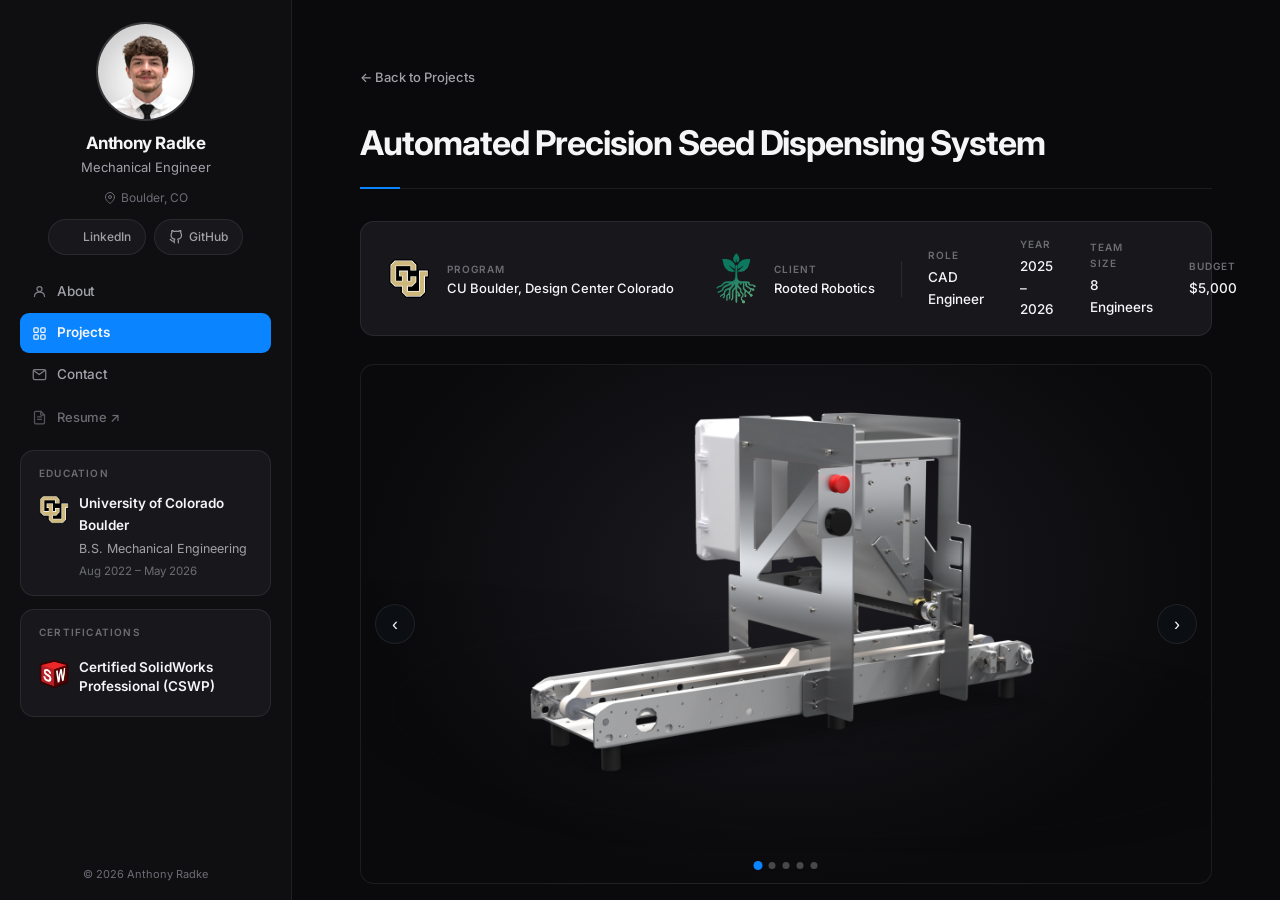
==== commit 3eaa9ee8: "redesign with a calmer look" ====
--- a/projects/seeder/index.html
+++ b/projects/seeder/index.html
@@ -7,8 +7,8 @@
     <link rel="preconnect" href="https://fonts.googleapis.com">
     <link rel="preconnect" href="https://fonts.gstatic.com" crossorigin>
     <link href="https://fonts.googleapis.com/css2?family=Inter:wght@300;400;500;600;700&display=swap" rel="stylesheet">
-    <link rel="stylesheet" href="../../css/styles.css?v=11">
-    <script src="../../js/sidebar.js?v=3"></script>
+    <link rel="stylesheet" href="../../css/styles.css?v=13">
+    <script src="../../js/sidebar.js?v=4"></script>
 </head>
 <body>
 
@@ -382,7 +382,7 @@
         </div>
     </div>
 
-    <script src="../../js/main.js?v=3"></script>
+    <script src="../../js/main.js?v=5"></script>
     <script>
     // ── Image modal ────────────────────────────────────────────────────────
     const imgModal        = document.getElementById('imgModal');
--- a/css/styles.css
+++ b/css/styles.css
@@ -4,20 +4,25 @@
 
 /* ---------- Custom Properties ---------- */
 :root {
-    --bg:             #0d1117;
-    --bg-secondary:   #161b22;
-    --sidebar-bg:     #161b22;
-    --card-bg:        #1c2128;
-    --text:           #c9d1d9;
-    --text-secondary: #8b949e;
-    --text-muted:     #6e7681;
-    --accent:         #58a6ff;
-    --accent-hover:   #79b8ff;
-    --border:         #21262d;
-    --card-shadow:    0 4px 24px rgba(0, 0, 0, 0.55);
+    --bg:             #0a0a0c;
+    --bg-secondary:   #0f0f12;
+    --sidebar-bg:     #0f0f12;
+    --card-bg:        #18181c;
+    --card-bg-raised: #1e1e23;
+    --text:           #f5f5f7;
+    --text-secondary: #a1a1a8;
+    --text-muted:     #6c6c74;
+    --accent:         #0a84ff;
+    --accent-hover:   #3d9bff;
+    --accent-soft:    rgba(10, 132, 255, 0.14);
+    --border:         rgba(255, 255, 255, 0.08);
+    --border-strong:  rgba(255, 255, 255, 0.14);
+    --card-shadow:    0 10px 40px rgba(0, 0, 0, 0.45);
     --font:           'Inter', system-ui, -apple-system, sans-serif;
-    --radius:         10px;
-    --transition:     0.2s ease;
+    --radius:         14px;
+    --radius-sm:      9px;
+    --transition:     0.2s cubic-bezier(0.16, 1, 0.3, 1);
+    --ease:           cubic-bezier(0.16, 1, 0.3, 1);
     --sidebar-width:  292px;
     --mobile-header:  56px;
 }
@@ -141,10 +146,10 @@
     overflow-y: auto;
     background: var(--sidebar-bg);
     border-right: 1px solid var(--border);
-    padding: 28px 20px 24px;
+    padding: clamp(13px, 2.4vh, 24px) 20px clamp(8px, 1.8vh, 18px);
     display: flex;
     flex-direction: column;
-    gap: 18px;
+    gap: clamp(8px, 1.45vh, 14px);
     scrollbar-width: thin;
     scrollbar-color: var(--border) transparent;
 }
@@ -176,31 +181,22 @@
 }
 
 .sidebar-avatar {
-    width: 108px;
-    height: 108px;
+    width: clamp(76px, 11vh, 100px);
+    height: clamp(76px, 11vh, 100px);
     border-radius: 50%;
     object-fit: cover;
     object-position: center top;
-    border: 2px solid var(--accent);
-    box-shadow: 0 0 0 4px rgba(88, 166, 255, 0.15);
-    margin: 0 auto 14px;
+    border: 2px solid var(--border-strong);
+    box-shadow: 0 0 0 4px transparent;
+    margin: 0 auto clamp(8px, 1.4vh, 12px);
     background: var(--card-bg);
-    transition: box-shadow 0.3s ease, border-color 0.3s ease;
-}
-
-.sidebar-avatar.avatar-breathing {
-    animation: avatarBreath 1.6s ease-in-out infinite;
-}
-
-@keyframes avatarBreath {
-    0%, 100% {
-        box-shadow: 0 0 0 4px rgba(88, 166, 255, 0.18);
-        border-color: var(--accent);
-    }
-    50% {
-        box-shadow: 0 0 0 9px rgba(88, 166, 255, 0.32), 0 0 22px rgba(88, 166, 255, 0.18);
-        border-color: var(--accent-hover);
-    }
+    transition: box-shadow 0.35s var(--ease), border-color 0.35s var(--ease), transform 0.35s var(--ease);
+}
+
+.sidebar-avatar:hover {
+    border-color: var(--accent);
+    box-shadow: 0 0 0 4px var(--accent-soft);
+    transform: scale(1.03);
 }
 
 .sidebar-name {
@@ -216,7 +212,7 @@
     font-size: 13px;
     color: var(--text-secondary);
     font-weight: 400;
-    margin-bottom: 8px;
+    margin-bottom: clamp(5px, 1vh, 8px);
 }
 
 .sidebar-location {
@@ -225,7 +221,7 @@
     gap: 5px;
     font-size: 12px;
     color: var(--text-muted);
-    margin-bottom: 16px;
+    margin-bottom: clamp(8px, 1.4vh, 12px);
 }
 
 .sidebar-socials {
@@ -239,20 +235,25 @@
     display: inline-flex;
     align-items: center;
     gap: 6px;
-    padding: 7px 13px;
+    padding: 7px 14px;
     background: var(--card-bg);
     border: 1px solid var(--border);
-    border-radius: 6px;
+    border-radius: 100px;
     font-size: 12px;
     font-weight: 500;
     color: var(--text-secondary);
-    transition: color var(--transition), border-color var(--transition), background var(--transition);
+    transition: color 0.2s var(--ease), border-color 0.2s var(--ease), background 0.2s var(--ease), transform 0.15s var(--ease);
 }
 
 .social-btn:hover {
     color: var(--text);
-    border-color: var(--accent);
-    background: rgba(88, 166, 255, 0.08);
+    border-color: var(--border-strong);
+    background: var(--card-bg-raised);
+    transform: translateY(-1px);
+}
+
+.social-btn:active {
+    transform: translateY(0) scale(0.96);
 }
 
 .social-icon {
@@ -267,7 +268,7 @@
     background: var(--card-bg);
     border: 1px solid var(--border);
     border-radius: var(--radius);
-    padding: 16px 18px;
+    padding: clamp(10px, 1.7vh, 14px) 18px;
 }
 
 .sidebar-label {
@@ -276,7 +277,7 @@
     letter-spacing: 0.12em;
     text-transform: uppercase;
     color: var(--text-muted);
-    margin-bottom: 12px;
+    margin-bottom: clamp(7px, 1.4vh, 12px);
 }
 
 /* ---------- Sidebar Navigation ---------- */
@@ -287,35 +288,41 @@
 }
 
 .nav-item {
-    display: block;
-    padding: 9px 12px;
-    border-radius: 8px;
+    display: flex;
+    align-items: center;
+    gap: 10px;
+    padding: clamp(7px, 1.1vh, 9px) 12px;
+    border-radius: var(--radius-sm);
     font-size: 13.5px;
-    font-weight: 400;
+    font-weight: 500;
     color: var(--text-secondary);
     background: transparent;
     border: none;
-    transition: color var(--transition), background var(--transition), transform var(--transition);
+    transition: color 0.18s var(--ease), background 0.18s var(--ease);
     letter-spacing: -0.01em;
     cursor: pointer;
 }
 
+.nav-item svg {
+    flex-shrink: 0;
+    opacity: 0.75;
+    transition: opacity 0.18s var(--ease);
+}
+
 .nav-item:hover {
     color: var(--text);
-    background: rgba(255, 255, 255, 0.06);
-    transform: translateX(3px);
-}
+    background: rgba(255, 255, 255, 0.05);
+}
+
+.nav-item:hover svg { opacity: 1; }
 
 .nav-item.active {
-    color: var(--accent);
+    color: var(--text);
     font-weight: 600;
-    animation: navActivePulse 2.8s ease-in-out infinite;
-}
-
-@keyframes navActivePulse {
-    0%, 100% { background: rgba(88, 166, 255, 0.10); }
-    50%       { background: rgba(88, 166, 255, 0.28); }
-}
+    background: var(--accent);
+}
+
+.nav-item.active svg { opacity: 1; }
 
 .nav-item-resume {
     color: var(--text-muted);
@@ -325,7 +332,7 @@
 
 .nav-item-resume:hover {
     color: var(--accent);
-    background: rgba(88, 166, 255, 0.06);
+    background: var(--accent-soft);
 }
 
 /* ---------- Skills ---------- */
@@ -342,12 +349,12 @@
     padding: 5px 10px;
     background: var(--bg-secondary);
     border: 1px solid var(--border);
-    border-radius: 5px;
+    border-radius: var(--radius-sm);
     transition: border-color var(--transition), color var(--transition);
 }
 
 .skills-list li:hover {
-    border-color: rgba(88, 166, 255, 0.4);
+    border-color: rgba(10, 132, 255, 0.4);
     color: var(--text);
 }
 
@@ -426,7 +433,7 @@
 /* ---------- Sidebar Footer ---------- */
 .sidebar-footer {
     margin-top: auto;
-    padding-top: 8px;
+    padding-top: 4px;
     font-size: 11px;
     color: var(--text-muted);
     text-align: center;
@@ -447,7 +454,7 @@
     display: none;
     height: 100%;
     overflow-y: auto;
-    padding: 52px 56px 56px;
+    padding: 64px 68px 68px;
     scrollbar-width: thin;
     scrollbar-color: var(--border) transparent;
 }
@@ -461,21 +468,21 @@
 
 .page-section.active {
     display: block;
-    animation: sectionIn 0.22s ease;
+    animation: sectionIn 0.4s var(--ease);
 }
 
 @keyframes sectionIn {
-    from { opacity: 0; transform: translateY(10px); }
+    from { opacity: 0; transform: translateY(14px); }
     to   { opacity: 1; transform: translateY(0);    }
 }
 
 .page-section h2 {
-    font-size: 26px;
+    font-size: 34px;
     font-weight: 700;
-    letter-spacing: -0.025em;
-    color: var(--text);
-    margin-bottom: 28px;
-    padding-bottom: 16px;
+    letter-spacing: -0.03em;
+    color: var(--text);
+    margin-bottom: 32px;
+    padding-bottom: 18px;
     border-bottom: 1px solid var(--border);
     position: relative;
 }
@@ -491,7 +498,7 @@
 }
 
 .page-section.active h2::after {
-    animation: accentSlide 0.5s 0.1s cubic-bezier(0.4, 0, 0.2, 1) forwards;
+    animation: accentSlide 0.6s 0.15s var(--ease) forwards;
 }
 
 @keyframes accentSlide {
@@ -566,14 +573,18 @@
     border: 1px solid var(--border);
     border-radius: var(--radius);
     overflow: hidden;
-    transition: transform var(--transition), box-shadow var(--transition), border-color var(--transition);
+    transition: transform 0.3s var(--ease), box-shadow 0.3s var(--ease), border-color 0.3s var(--ease);
     cursor: pointer;
 }
 
 .project-card:hover {
-    transform: translateY(-4px);
+    transform: translateY(-6px);
     box-shadow: var(--card-shadow);
-    border-color: rgba(88, 166, 255, 0.3);
+    border-color: var(--border-strong);
+}
+
+.project-card:active {
+    transform: translateY(-3px) scale(0.995);
 }
 
 .project-image-wrap {
@@ -581,6 +592,8 @@
     aspect-ratio: 4 / 3;
     overflow: hidden;
     background: var(--bg-secondary);
+    isolation: isolate;
+    transform: translateZ(0);
 }
 
 .project-image-wrap::after {
@@ -598,22 +611,25 @@
     width: 100%;
     height: 100%;
     object-fit: cover;
-    transition: filter 0.35s ease;
+    transition: transform 0.6s var(--ease);
 }
 
 .project-card:hover .project-image-wrap img {
-    filter: blur(3px);
-}
-
+    transform: scale(1.04);
+}
+
+/* Centered in the part of the image not covered by the overlapping info panel */
 .project-overlay {
     position: absolute;
-    inset: 0;
-    background: rgba(13, 17, 23, 0.72);
+    inset: 0 0 12px;
+    z-index: 1;
+    background: rgba(10, 10, 12, 0.45);
     display: flex;
     align-items: center;
     justify-content: center;
     opacity: 0;
-    transition: opacity var(--transition);
+    transition: opacity 0.3s var(--ease);
+    pointer-events: none;
 }
 
 .project-card:hover .project-overlay {
@@ -621,13 +637,28 @@
 }
 
 .project-overlay span {
-    color: var(--text);
+    display: inline-flex;
+    align-items: center;
+    gap: 6px;
+    color: #0a0a0c;
     font-size: 13px;
+    font-weight: 600;
+    letter-spacing: -0.01em;
+    padding: 9px 18px;
+    background: rgba(255, 255, 255, 0.95);
+    border-radius: 100px;
+    box-shadow: 0 6px 20px rgba(0, 0, 0, 0.35);
+    transform: translateY(6px) scale(0.96);
+    transition: transform 0.4s var(--ease);
+}
+
+.project-overlay span::after {
+    content: '\2192';
     font-weight: 500;
-    letter-spacing: 0.06em;
-    padding: 7px 16px;
-    border: 1.5px solid rgba(200, 220, 255, 0.5);
-    border-radius: 4px;
+}
+
+.project-card:hover .project-overlay span {
+    transform: none;
 }
 
 .project-info {
@@ -636,7 +667,7 @@
     z-index: 2;
     margin-top: -12px;
     background: var(--card-bg);
-    border-radius: 0 0 10px 10px;
+    border-radius: 0 0 var(--radius) var(--radius);
 }
 
 .project-title-row {
@@ -650,7 +681,7 @@
     flex-shrink: 0;
     background: none;
     border: 1px solid var(--border);
-    border-radius: 6px;
+    border-radius: var(--radius-sm);
     color: var(--text-secondary);
     cursor: pointer;
     font-size: 13px;
@@ -727,17 +758,11 @@
     background: var(--accent);
     border: 2px solid var(--bg);
     box-shadow: 0 0 0 1.5px var(--accent);
-    animation: timelinePulse 3.2s ease-in-out infinite;
-}
-
-.timeline-item:nth-child(1) .timeline-dot { animation-delay: 0s; }
-.timeline-item:nth-child(2) .timeline-dot { animation-delay: 0.8s; }
-.timeline-item:nth-child(3) .timeline-dot { animation-delay: 1.6s; }
-.timeline-item:nth-child(4) .timeline-dot { animation-delay: 2.4s; }
-
-@keyframes timelinePulse {
-    0%, 100% { box-shadow: 0 0 0 1.5px var(--accent); }
-    50%       { box-shadow: 0 0 0 1.5px var(--accent), 0 0 0 6px rgba(88, 166, 255, 0.12); }
+    transition: box-shadow 0.25s var(--ease);
+}
+
+.timeline-item:hover .timeline-dot {
+    box-shadow: 0 0 0 1.5px var(--accent), 0 0 0 6px var(--accent-soft);
 }
 
 .timeline-year {
@@ -786,6 +811,15 @@
     margin-bottom: 30px;
 }
 
+.hp-field {
+    position: absolute;
+    left: -9999px;
+    width: 1px;
+    height: 1px;
+    opacity: 0;
+    pointer-events: none;
+}
+
 .contact-form {
     display: flex;
     flex-direction: column;
@@ -817,7 +851,7 @@
 .form-group textarea {
     padding: 10px 13px;
     border: 1.5px solid var(--border);
-    border-radius: 6px;
+    border-radius: var(--radius-sm);
     font-family: var(--font);
     font-size: 14px;
     color: var(--text);
@@ -835,22 +869,22 @@
 .form-group input:focus,
 .form-group textarea:focus {
     border-color: var(--accent);
-    box-shadow: 0 0 0 3px rgba(88, 166, 255, 0.12);
+    box-shadow: 0 0 0 3px rgba(10, 132, 255, 0.12);
 }
 
 .btn-submit {
     align-self: flex-start;
-    padding: 11px 28px;
+    padding: 12px 30px;
     background: var(--accent);
-    color: #0d1117;
+    color: #ffffff;
     border: none;
-    border-radius: 6px;
+    border-radius: 100px;
     font-family: var(--font);
-    font-size: 13.5px;
+    font-size: 14px;
     font-weight: 600;
-    letter-spacing: 0.03em;
+    letter-spacing: 0.01em;
     cursor: pointer;
-    transition: background var(--transition), transform 0.1s;
+    transition: background 0.2s var(--ease), transform 0.15s var(--ease);
 }
 
 .btn-submit:hover {
@@ -859,7 +893,7 @@
 }
 
 .btn-submit:active {
-    transform: translateY(0);
+    transform: translateY(0) scale(0.97);
 }
 
 .form-notice {
@@ -897,7 +931,7 @@
     border-radius: var(--radius);
     border: 1px solid var(--border);
     margin-bottom: 32px;
-    background: radial-gradient(ellipse at 50% 40%, #1a2535 0%, #0d1117 70%);
+    background: radial-gradient(ellipse at 50% 40%, #1c1c22 0%, #0a0a0c 70%);
 }
 
 .project-meta {
@@ -991,8 +1025,8 @@
 
 .skill-tag {
     padding: 5px 13px;
-    background: rgba(88, 166, 255, 0.1);
-    border: 1px solid rgba(88, 166, 255, 0.3);
+    background: rgba(10, 132, 255, 0.1);
+    border: 1px solid rgba(10, 132, 255, 0.3);
     border-radius: 20px;
     font-size: 12px;
     font-weight: 500;
@@ -1012,7 +1046,7 @@
     width: 100%;
     border-radius: var(--radius);
     border: 1px solid var(--border);
-    background: radial-gradient(ellipse at 50% 40%, #1a2535 0%, #0d1117 70%);
+    background: radial-gradient(ellipse at 50% 40%, #1c1c22 0%, #0a0a0c 70%);
     display: block;
 }
 
@@ -1038,7 +1072,7 @@
     width: 100%;
     border-radius: var(--radius);
     border: 1px solid var(--border);
-    background: radial-gradient(ellipse at 50% 40%, #1a2535 0%, #0d1117 70%);
+    background: radial-gradient(ellipse at 50% 40%, #1c1c22 0%, #0a0a0c 70%);
     display: block;
 }
 
@@ -1155,7 +1189,7 @@
     border: 1px solid var(--border);
     overflow: hidden;
     margin-bottom: 32px;
-    background: radial-gradient(ellipse at 50% 40%, #1a2535 0%, #0d1117 70%);
+    background: radial-gradient(ellipse at 50% 40%, #1c1c22 0%, #0a0a0c 70%);
 }
 
 .hero-carousel-track {
@@ -1211,8 +1245,8 @@
 }
 
 .carousel-btn:hover {
-    background: rgba(88, 166, 255, 0.18);
-    border-color: rgba(88, 166, 255, 0.5);
+    background: rgba(10, 132, 255, 0.18);
+    border-color: rgba(10, 132, 255, 0.5);
     color: var(--accent);
 }
 
@@ -1322,7 +1356,7 @@
 .project-logo-placeholder-icon {
     width: 26px;
     height: 20px;
-    border: 2px solid rgba(88, 166, 255, 0.22);
+    border: 2px solid rgba(10, 132, 255, 0.22);
     border-radius: 3px;
     position: relative;
 }
@@ -1336,7 +1370,7 @@
     height: 0;
     border-left: 5px solid transparent;
     border-right: 5px solid transparent;
-    border-bottom: 7px solid rgba(88, 166, 255, 0.22);
+    border-bottom: 7px solid rgba(10, 132, 255, 0.22);
 }
 .project-logo-placeholder-icon::after {
     content: '';
@@ -1347,7 +1381,7 @@
     width: 5px;
     height: 5px;
     border-radius: 50%;
-    background: rgba(88, 166, 255, 0.22);
+    background: rgba(10, 132, 255, 0.22);
 }
 
 .project-logo-meta {
@@ -1403,9 +1437,9 @@
 
 .img-modal-inner {
     background: var(--card-bg);
-    border: 1px solid rgba(88, 166, 255, 0.3);
-    box-shadow: 0 0 0 1px rgba(88, 166, 255, 0.1), 0 32px 80px rgba(0, 0, 0, 0.75);
-    border-radius: 14px;
+    border: 1px solid rgba(10, 132, 255, 0.3);
+    box-shadow: 0 0 0 1px rgba(10, 132, 255, 0.1), 0 32px 80px rgba(0, 0, 0, 0.75);
+    border-radius: var(--radius);
     width: 100%;
     max-width: 980px;
     max-height: 90vh;
@@ -1468,7 +1502,7 @@
     line-height: 1;
     cursor: pointer;
     padding: 4px 9px;
-    border-radius: 5px;
+    border-radius: var(--radius-sm);
     transition: color var(--transition), background var(--transition), border-color var(--transition);
 }
 
@@ -1482,7 +1516,7 @@
     position: relative;
     flex: 1;
     overflow: hidden;
-    background: radial-gradient(ellipse at 50% 40%, #1a2535 0%, #0d1117 70%);
+    background: radial-gradient(ellipse at 50% 40%, #1c1c22 0%, #0a0a0c 70%);
     min-height: 320px;
 }
 
@@ -1552,7 +1586,7 @@
 .img-zoomable:hover {
     transform: scale(1.015);
     box-shadow: 0 12px 40px rgba(0, 0, 0, 0.55);
-    border-color: rgba(88, 166, 255, 0.35) !important;
+    border-color: rgba(10, 132, 255, 0.35) !important;
 }
 
 /* ===========================================
@@ -1586,7 +1620,7 @@
 }
 
 .project-stat:hover {
-    border-color: rgba(88, 166, 255, 0.4);
+    border-color: rgba(10, 132, 255, 0.4);
     transition: border-color 0.2s ease;
 }
 
@@ -1628,7 +1662,7 @@
 .pdf-modal-inner {
     background: var(--card-bg);
     border: 1px solid var(--border);
-    border-radius: 12px;
+    border-radius: var(--radius);
     width: 100%;
     max-width: 820px;
     max-height: 88vh;
@@ -1661,7 +1695,7 @@
     line-height: 1;
     cursor: pointer;
     padding: 4px 9px;
-    border-radius: 5px;
+    border-radius: var(--radius-sm);
     transition: color var(--transition), background var(--transition), border-color var(--transition);
 }
 
@@ -1684,7 +1718,7 @@
     max-height: 72vh;
     object-fit: contain;
     display: block;
-    border-radius: 6px;
+    border-radius: 10px;
 }
 
 /* ===========================================
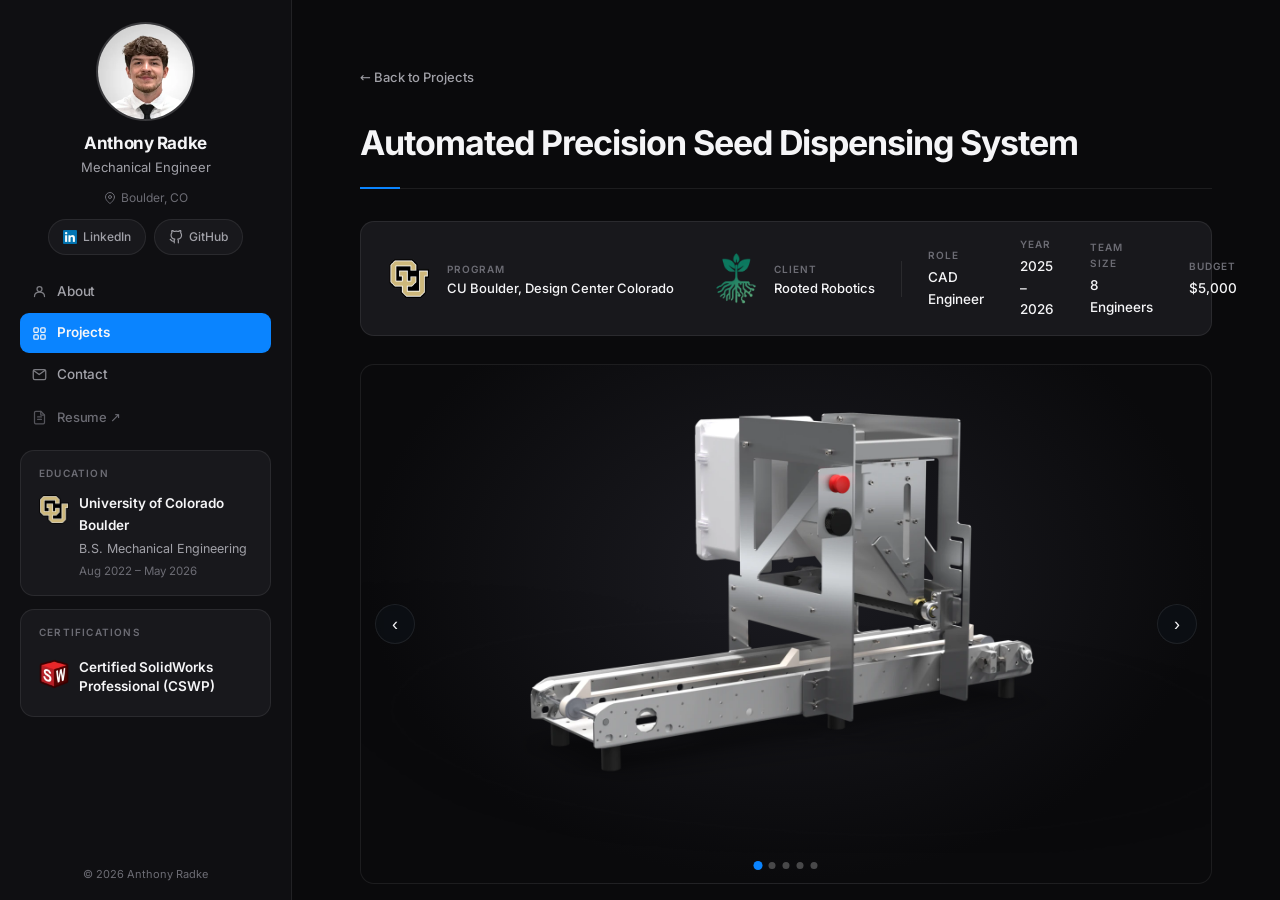
==== commit aa0c2551: "speed up site, add seo basics, copy email button and 404 page" ====
--- a/projects/seeder/index.html
+++ b/projects/seeder/index.html
@@ -4,11 +4,28 @@
     <meta charset="UTF-8">
     <meta name="viewport" content="width=device-width, initial-scale=1.0">
     <title>Automated Precision Seed Dispensing System | Anthony Radke</title>
-    <link rel="preconnect" href="https://fonts.googleapis.com">
-    <link rel="preconnect" href="https://fonts.gstatic.com" crossorigin>
-    <link href="https://fonts.googleapis.com/css2?family=Inter:wght@300;400;500;600;700&display=swap" rel="stylesheet">
-    <link rel="stylesheet" href="../../css/styles.css?v=13">
-    <script src="../../js/sidebar.js?v=4"></script>
+    <meta name="description" content="Senior capstone for Rooted Robotics: a modular precision seeder that places single seeds into tray cells at 95% accuracy, built for under $5,000. CAD, sheet metal design, and testing by Anthony Radke.">
+    <meta name="theme-color" content="#0a0a0c">
+    <link rel="canonical" href="https://anthonyradke.com/projects/seeder/">
+    <link rel="icon" href="/favicon.ico" sizes="48x48">
+    <link rel="icon" href="/images/icon-192.png" type="image/png" sizes="192x192">
+    <link rel="apple-touch-icon" href="/apple-touch-icon.png">
+
+    <meta property="og:type" content="article">
+    <meta property="og:site_name" content="Anthony Radke">
+    <meta property="og:title" content="Automated Precision Seed Dispensing System">
+    <meta property="og:description" content="A modular precision seeder for Rooted Robotics: single-seed placement at 95% accuracy, built for under $5,000.">
+    <meta property="og:url" content="https://anthonyradke.com/projects/seeder/">
+    <meta property="og:image" content="https://anthonyradke.com/images/projects/seeder/og.jpg">
+    <meta property="og:image:width" content="1200">
+    <meta property="og:image:height" content="630">
+    <meta property="og:image:alt" content="Rendered CAD assembly of the precision seeder mounted on a conveyor">
+    <meta name="twitter:card" content="summary_large_image">
+
+    <link rel="preload" href="/fonts/inter-latin.woff2" as="font" type="font/woff2" crossorigin>
+    <link rel="preload" href="../../images/projects/seeder/carousel1.webp" as="image" fetchpriority="high">
+    <link rel="stylesheet" href="../../css/styles.css?v=14">
+    <script src="../../js/sidebar.js?v=5"></script>
 </head>
 <body>
 
@@ -38,7 +55,7 @@
                 <div class="project-info-bar">
                     <div class="project-logo-card">
                         <div class="project-logo-slot">
-                            <img src="../../images/cu-logo.png" alt="CU Boulder, Design Center Colorado" style="width:78%;height:78%">
+                            <img src="../../images/cu-logo.webp" alt="CU Boulder, Design Center Colorado" width="128" height="124" style="width:78%;height:78%">
                         </div>
                         <div class="project-logo-meta">
                             <span class="project-logo-label">Program</span>
@@ -47,7 +64,7 @@
                     </div>
                     <div class="project-logo-card">
                         <div class="project-logo-slot">
-                            <img src="../../images/rooted-logo.png" alt="Rooted Robotics">
+                            <img src="../../images/rooted-logo.webp" alt="Rooted Robotics" width="128" height="125">
                         </div>
                         <div class="project-logo-meta">
                             <span class="project-logo-label">Client</span>
@@ -76,20 +93,20 @@
                 <!-- HERO CAROUSEL -->
                 <div class="hero-carousel" id="heroCarousel">
                     <div class="hero-carousel-track" id="heroTrack">
-                        <div class="hero-carousel-slide" data-caption="Full assembly — View 1">
-                            <img src="../../images/projects/seeder/carousel1.png" alt="Full assembly view 1" data-img-title="Assembly View 1">
-                        </div>
-                        <div class="hero-carousel-slide" data-caption="Full assembly — View 2">
-                            <img src="../../images/projects/seeder/carousel2.png" alt="Full assembly view 2" data-img-title="Assembly View 2">
-                        </div>
-                        <div class="hero-carousel-slide" data-caption="Full assembly — View 3">
-                            <img src="../../images/projects/seeder/carousel3.png" alt="Full assembly view 3" data-img-title="Assembly View 3">
-                        </div>
-                        <div class="hero-carousel-slide" data-caption="Full assembly — View 4">
-                            <img src="../../images/projects/seeder/carousel4.png" alt="Full assembly view 4" data-img-title="Assembly View 4">
-                        </div>
-                        <div class="hero-carousel-slide" data-caption="Full assembly — View 5">
-                            <img src="../../images/projects/seeder/carousel5.png" alt="Full assembly view 5" data-img-title="Assembly View 5">
+                        <div class="hero-carousel-slide" data-caption="Full Assembly — View 1">
+                            <img src="../../images/projects/seeder/carousel1.webp" alt="Full assembly view 1" data-img-title="Assembly View 1" fetchpriority="high">
+                        </div>
+                        <div class="hero-carousel-slide" data-caption="Full Assembly — View 2">
+                            <img src="../../images/projects/seeder/carousel2.webp" alt="Full assembly view 2" data-img-title="Assembly View 2" loading="lazy" decoding="async">
+                        </div>
+                        <div class="hero-carousel-slide" data-caption="Full Assembly — View 3">
+                            <img src="../../images/projects/seeder/carousel3.webp" alt="Full assembly view 3" data-img-title="Assembly View 3" loading="lazy" decoding="async">
+                        </div>
+                        <div class="hero-carousel-slide" data-caption="Full Assembly — View 4">
+                            <img src="../../images/projects/seeder/carousel4.webp" alt="Full assembly view 4" data-img-title="Assembly View 4" loading="lazy" decoding="async">
+                        </div>
+                        <div class="hero-carousel-slide" data-caption="Full Assembly — View 5">
+                            <img src="../../images/projects/seeder/carousel5.webp" alt="Full assembly view 5" data-img-title="Assembly View 5" loading="lazy" decoding="async">
                         </div>
                     </div>
 
@@ -173,7 +190,7 @@
                             </p>
                         </div>
                         <figure class="project-figure">
-                            <img src="../../images/projects/seeder/teamphoto.jpg" alt="Team photo" style="object-fit: cover;">
+                            <img src="../../images/projects/seeder/teamphoto.webp" alt="Team photo" width="1200" height="1141" loading="lazy" decoding="async" style="object-fit: cover;">
                             <figcaption style="text-align: center;">Senior Capstone Team Photo</figcaption>
                         </figure>
                     </div>
@@ -200,11 +217,11 @@
                         </div>
                         <div class="hero-carousel hero-carousel--section" id="frameCarousel">
                             <div class="hero-carousel-track" id="frameTrack">
-                                <div class="hero-carousel-slide" data-caption="Frame Assembly View"><img src="../../images/projects/seeder/frame1.png" alt="Frame view 1"></div>
-                                <div class="hero-carousel-slide" data-caption="Front Panel"><img src="../../images/projects/seeder/frame2.png" alt="Frame view 2"></div>
-                                <div class="hero-carousel-slide" data-caption="Back Panel"><img src="../../images/projects/seeder/frame3.png" alt="Frame view 3"></div>
-                                <div class="hero-carousel-slide" data-caption="Motor Mount"><img src="../../images/projects/seeder/frame4.png" alt="Frame view 4"></div>
-                                <div class="hero-carousel-slide" data-caption="User Control Panel"><img src="../../images/projects/seeder/frame5.png" alt="Frame view 5"></div>
+                                <div class="hero-carousel-slide" data-caption="Frame Subassembly View"><img src="../../images/projects/seeder/frame1.webp" alt="Frame view 1" loading="lazy" decoding="async"></div>
+                                <div class="hero-carousel-slide" data-caption="Front Panel"><img src="../../images/projects/seeder/frame2.webp" alt="Frame view 2" loading="lazy" decoding="async"></div>
+                                <div class="hero-carousel-slide" data-caption="Back Panel"><img src="../../images/projects/seeder/frame3.webp" alt="Frame view 3" loading="lazy" decoding="async"></div>
+                                <div class="hero-carousel-slide" data-caption="Motor Mount"><img src="../../images/projects/seeder/frame4.webp" alt="Frame view 4" loading="lazy" decoding="async"></div>
+                                <div class="hero-carousel-slide" data-caption="User Control Panel"><img src="../../images/projects/seeder/frame5.webp" alt="Frame view 5" loading="lazy" decoding="async"></div>
                             </div>
                             <button class="carousel-btn carousel-btn-prev" id="framePrev" aria-label="Previous">&#8249;</button>
                             <button class="carousel-btn carousel-btn-next" id="frameNext" aria-label="Next">&#8250;</button>
@@ -236,11 +253,11 @@
                         </div>
                         <div class="hero-carousel hero-carousel--section" id="hopperCarousel">
                             <div class="hero-carousel-track" id="hopperTrack">
-                                <div class="hero-carousel-slide" data-caption="Placeholder hopper caption 1."><img src="../../images/projects/seeder/hopper1.png" alt="Hopper view 1"></div>
-                                <div class="hero-carousel-slide" data-caption="Placeholder hopper caption 2."><img src="../../images/projects/seeder/hopper2.png" alt="Hopper view 2"></div>
-                                <div class="hero-carousel-slide" data-caption="Placeholder hopper caption 3."><img src="../../images/projects/seeder/hopper3.png" alt="Hopper view 3"></div>
-                                <div class="hero-carousel-slide" data-caption="Placeholder hopper caption 4."><img src="../../images/projects/seeder/hopper4.png" alt="Hopper view 4"></div>
-                                <div class="hero-carousel-slide" data-caption="Placeholder hopper caption 5."><img src="../../images/projects/seeder/hopper5.png" alt="Hopper view 5"></div>
+                                <div class="hero-carousel-slide" data-caption="Hopper Subassembly View"><img src="../../images/projects/seeder/hopper1.webp" alt="Hopper view 1" loading="lazy" decoding="async"></div>
+                                <div class="hero-carousel-slide" data-caption="Sliding Carriage"><img src="../../images/projects/seeder/hopper2.webp" alt="Hopper view 2" loading="lazy" decoding="async"></div>
+                                <div class="hero-carousel-slide" data-caption="Mounted Sliding Hopper"><img src="../../images/projects/seeder/hopper3.webp" alt="Hopper view 3" loading="lazy" decoding="async"></div>
+                                <div class="hero-carousel-slide" data-caption="Hopper Section View"><img src="../../images/projects/seeder/hopper4.webp" alt="Hopper view 4" loading="lazy" decoding="async"></div>
+                                <div class="hero-carousel-slide" data-caption="Hopper/Shaft Brush Interface"><img src="../../images/projects/seeder/hopper5.webp" alt="Hopper view 5" loading="lazy" decoding="async"></div>
                             </div>
                             <button class="carousel-btn carousel-btn-prev" id="hopperPrev" aria-label="Previous">&#8249;</button>
                             <button class="carousel-btn carousel-btn-next" id="hopperNext" aria-label="Next">&#8250;</button>
@@ -274,10 +291,10 @@
 
                     <div class="hero-carousel hero-carousel--section" id="shaftCarousel">
                         <div class="hero-carousel-track" id="shaftTrack">
-                            <div class="hero-carousel-slide" data-caption="Placeholder shaft caption 1."><img src="../../images/projects/seeder/shaft1.png" alt="Shaft assembly view 1"></div>
-                            <div class="hero-carousel-slide" data-caption="Placeholder shaft caption 2."><img src="../../images/projects/seeder/shaft2.png" alt="Shaft assembly view 2"></div>
-                            <div class="hero-carousel-slide" data-caption="Placeholder shaft caption 3."><img src="../../images/projects/seeder/shaft3.png" alt="Shaft assembly view 3"></div>
-                            <div class="hero-carousel-slide" data-caption="Placeholder shaft caption 4."><img src="../../images/projects/seeder/shaft4.png" alt="Shaft assembly view 4"></div>
+                            <div class="hero-carousel-slide" data-caption="Rotating Shaft Subassembly View 1"><img src="../../images/projects/seeder/shaft1.webp" alt="Shaft assembly view 1" loading="lazy" decoding="async"></div>
+                            <div class="hero-carousel-slide" data-caption="Rotating Shaft Subassembly View 2"><img src="../../images/projects/seeder/shaft2.webp" alt="Shaft assembly view 2" loading="lazy" decoding="async"></div>
+                            <div class="hero-carousel-slide" data-caption="Rotating Shaft Subassembly View 3"><img src="../../images/projects/seeder/shaft3.webp" alt="Shaft assembly view 3" loading="lazy" decoding="async"></div>
+                            <div class="hero-carousel-slide" data-caption="Interchangeable Sleeve"><img src="../../images/projects/seeder/shaft4.webp" alt="Shaft assembly view 4" loading="lazy" decoding="async"></div>
                         </div>
                         <button class="carousel-btn carousel-btn-prev" id="shaftPrev" aria-label="Previous">&#8249;</button>
                         <button class="carousel-btn carousel-btn-next" id="shaftNext" aria-label="Next">&#8250;</button>
@@ -382,7 +399,7 @@
         </div>
     </div>
 
-    <script src="../../js/main.js?v=5"></script>
+    <script src="../../js/main.js?v=6"></script>
     <script>
     // ── Image modal ────────────────────────────────────────────────────────
     const imgModal        = document.getElementById('imgModal');
@@ -459,6 +476,8 @@
     });
 
     // ── Unified carousel init (seamless loop, auto-advance, hover, touch, modal) ──
+    const reduceMotion = window.matchMedia('(prefers-reduced-motion: reduce)');
+
     function initCarousel(carouselId, trackId, prevId, nextId, dotsId, captionId, imgs) {
         const carouselEl = document.getElementById(carouselId);
         const track      = document.getElementById(trackId);
@@ -474,6 +493,18 @@
         let ci          = 1;
         let realCurrent = 0;
         let autoTimer   = null;
+        let inView      = false;
+        let hovered     = false;
+
+        // Slides are lazy-loaded; once the carousel is near the viewport, load the
+        // current slide's neighbours so they're ready before they slide in.
+        function warm(c) {
+            if (!inView) return;
+            [c - 1, c, c + 1].forEach(i => {
+                const img = track.children[i] && track.children[i].querySelector('img');
+                if (img && img.loading === 'lazy') img.loading = 'eager';
+            });
+        }
 
         function clonedToReal(c) {
             if (c === 0)         return total - 1;
@@ -487,6 +518,7 @@
             track.style.transform = `translateX(-${newCi * 100}%)`;
             ci = newCi;
             realCurrent = clonedToReal(ci);
+            warm(ci);
             dots.forEach((d, i) => d.classList.toggle('active', i === realCurrent));
             if (!instant) {
                 captionEl.classList.add('fading');
@@ -503,10 +535,24 @@
             return d;
         });
 
+        // Auto-advance only while visible, not hovered, tab active, and motion allowed.
+        // Also called after manual navigation to restart the 4.5 s countdown.
         function resetAuto() {
             clearInterval(autoTimer);
-            autoTimer = setInterval(() => moveTo(ci + 1, false), 4500);
+            autoTimer = null;
+            if (inView && !hovered && !document.hidden && !reduceMotion.matches) {
+                autoTimer = setInterval(() => moveTo(ci + 1, false), 4500);
+            }
         }
+
+        new IntersectionObserver(([entry]) => {
+            inView = entry.isIntersecting;
+            warm(ci);
+            resetAuto();
+        }, { rootMargin: '200px 0px' }).observe(carouselEl);
+
+        document.addEventListener('visibilitychange', resetAuto);
+        reduceMotion.addEventListener('change', resetAuto);
 
         track.addEventListener('transitionend', () => {
             if (ci === 0)          moveTo(total,     true);
@@ -521,8 +567,8 @@
             openImgModal(imgs, realCurrent);
         });
 
-        carouselEl.addEventListener('mouseenter', () => clearInterval(autoTimer));
-        carouselEl.addEventListener('mouseleave',  resetAuto);
+        carouselEl.addEventListener('mouseenter', () => { hovered = true;  resetAuto(); });
+        carouselEl.addEventListener('mouseleave', () => { hovered = false; resetAuto(); });
 
         let tx = 0;
         carouselEl.addEventListener('touchstart', e => { tx = e.touches[0].clientX; }, { passive: true });
@@ -538,31 +584,31 @@
 
     // ── Carousel instances ─────────────────────────────────────────────────
     const HERO_IMGS = [
-        { src: '../../images/projects/seeder/carousel1.png', title: 'Assembly View 1', caption: 'Full Assembly — View 1' },
-        { src: '../../images/projects/seeder/carousel2.png', title: 'Assembly View 2', caption: 'Full Assembly — View 2' },
-        { src: '../../images/projects/seeder/carousel3.png', title: 'Assembly View 3', caption: 'Full Assembly — View 3' },
-        { src: '../../images/projects/seeder/carousel4.png', title: 'Assembly View 4', caption: 'Full Assembly — View 4' },
-        { src: '../../images/projects/seeder/carousel5.png', title: 'Assembly View 5', caption: 'Full Assembly — View 5' },
+        { src: '../../images/projects/seeder/carousel1.webp', title: 'Assembly View 1', caption: 'Full Assembly — View 1' },
+        { src: '../../images/projects/seeder/carousel2.webp', title: 'Assembly View 2', caption: 'Full Assembly — View 2' },
+        { src: '../../images/projects/seeder/carousel3.webp', title: 'Assembly View 3', caption: 'Full Assembly — View 3' },
+        { src: '../../images/projects/seeder/carousel4.webp', title: 'Assembly View 4', caption: 'Full Assembly — View 4' },
+        { src: '../../images/projects/seeder/carousel5.webp', title: 'Assembly View 5', caption: 'Full Assembly — View 5' },
     ];
     const FRAME_IMGS = [
-        { src: '../../images/projects/seeder/frame1.png', title: 'Frame View 1', caption: 'Frame Subassembly View' },
-        { src: '../../images/projects/seeder/frame2.png', title: 'Frame View 2', caption: 'Front Panel' },
-        { src: '../../images/projects/seeder/frame3.png', title: 'Frame View 3', caption: 'Back Panel' },
-        { src: '../../images/projects/seeder/frame4.png', title: 'Frame View 4', caption: 'Motor Mount' },
-        { src: '../../images/projects/seeder/frame5.png', title: 'Frame View 5', caption: 'User Control Panel' },
+        { src: '../../images/projects/seeder/frame1.webp', title: 'Frame View 1', caption: 'Frame Subassembly View' },
+        { src: '../../images/projects/seeder/frame2.webp', title: 'Frame View 2', caption: 'Front Panel' },
+        { src: '../../images/projects/seeder/frame3.webp', title: 'Frame View 3', caption: 'Back Panel' },
+        { src: '../../images/projects/seeder/frame4.webp', title: 'Frame View 4', caption: 'Motor Mount' },
+        { src: '../../images/projects/seeder/frame5.webp', title: 'Frame View 5', caption: 'User Control Panel' },
     ];
     const HOPPER_IMGS = [
-        { src: '../../images/projects/seeder/hopper1.png', title: 'Hopper View 1', caption: 'Hopper Subassembly View' },
-        { src: '../../images/projects/seeder/hopper2.png', title: 'Hopper View 2', caption: 'Sliding Carriage' },
-        { src: '../../images/projects/seeder/hopper3.png', title: 'Hopper View 3', caption: 'Mounted Sliding Hopper' },
-        { src: '../../images/projects/seeder/hopper4.png', title: 'Hopper View 4', caption: 'Hopper Section View' },
-        { src: '../../images/projects/seeder/hopper5.png', title: 'Hopper View 5', caption: 'Hopper/Shaft Brush Interface' },
+        { src: '../../images/projects/seeder/hopper1.webp', title: 'Hopper View 1', caption: 'Hopper Subassembly View' },
+        { src: '../../images/projects/seeder/hopper2.webp', title: 'Hopper View 2', caption: 'Sliding Carriage' },
+        { src: '../../images/projects/seeder/hopper3.webp', title: 'Hopper View 3', caption: 'Mounted Sliding Hopper' },
+        { src: '../../images/projects/seeder/hopper4.webp', title: 'Hopper View 4', caption: 'Hopper Section View' },
+        { src: '../../images/projects/seeder/hopper5.webp', title: 'Hopper View 5', caption: 'Hopper/Shaft Brush Interface' },
     ];
     const SHAFT_IMGS = [
-        { src: '../../images/projects/seeder/shaft1.png', title: 'Shaft View 1', caption: 'Rotating Shaft Subassembly View 1' },
-        { src: '../../images/projects/seeder/shaft2.png', title: 'Shaft View 2', caption: 'Rotating Shaft Subassembly View 2' },
-        { src: '../../images/projects/seeder/shaft3.png', title: 'Shaft View 3', caption: 'Rotating Shaft Subassembly View 3' },
-        { src: '../../images/projects/seeder/shaft4.png', title: 'Shaft View 4', caption: 'Interchangeable Sleeve' },
+        { src: '../../images/projects/seeder/shaft1.webp', title: 'Shaft View 1', caption: 'Rotating Shaft Subassembly View 1' },
+        { src: '../../images/projects/seeder/shaft2.webp', title: 'Shaft View 2', caption: 'Rotating Shaft Subassembly View 2' },
+        { src: '../../images/projects/seeder/shaft3.webp', title: 'Shaft View 3', caption: 'Rotating Shaft Subassembly View 3' },
+        { src: '../../images/projects/seeder/shaft4.webp', title: 'Shaft View 4', caption: 'Interchangeable Sleeve' },
     ];
 
     initCarousel('heroCarousel',   'heroTrack',   'carouselPrev', 'carouselNext', 'carouselDots', 'carouselCaption', HERO_IMGS);
--- a/css/styles.css
+++ b/css/styles.css
@@ -1,6 +1,25 @@
 /* ===========================================
    MECHANICAL ENGINEERING PORTFOLIO — dark mode
    =========================================== */
+
+/* ---------- Font (self-hosted Inter, variable 400–700) ---------- */
+@font-face {
+    font-family: 'Inter';
+    font-style: normal;
+    font-weight: 400 700;
+    font-display: swap;
+    src: url('../fonts/inter-latin.woff2') format('woff2');
+    unicode-range: U+0000-00FF, U+0131, U+0152-0153, U+02BB-02BC, U+02C6, U+02DA, U+02DC, U+0304, U+0308, U+0329, U+2000-206F, U+20AC, U+2122, U+2191, U+2193, U+2212, U+2215, U+FEFF, U+FFFD;
+}
+
+@font-face {
+    font-family: 'Inter';
+    font-style: normal;
+    font-weight: 400 700;
+    font-display: swap;
+    src: url('../fonts/inter-latin-ext.woff2') format('woff2');
+    unicode-range: U+0100-02BA, U+02BD-02C5, U+02C7-02CC, U+02CE-02D7, U+02DD-02FF, U+0304, U+0308, U+0329, U+1D00-1DBF, U+1E00-1E9F, U+1EF2-1EFF, U+2020, U+20A0-20AB, U+20AD-20C0, U+2113, U+2C60-2C7F, U+A720-A7FF;
+}
 
 /* ---------- Custom Properties ---------- */
 :root {
@@ -122,6 +141,7 @@
 .app-shell {
     display: flex;
     height: 100vh;
+    height: 100dvh;
     overflow: hidden;
 }
 
@@ -135,6 +155,7 @@
     width: var(--sidebar-width);
     flex-shrink: 0;
     min-height: 100vh;
+    min-height: 100dvh;
     background: var(--sidebar-bg);
     border-right: 1px solid var(--border);
 }
@@ -143,6 +164,7 @@
     width: var(--sidebar-width);
     flex-shrink: 0;
     height: 100vh;
+    height: 100dvh;
     overflow-y: auto;
     background: var(--sidebar-bg);
     border-right: 1px solid var(--border);
@@ -445,6 +467,7 @@
 .main-content {
     flex: 1;
     height: 100vh;
+    height: 100dvh;
     overflow: hidden;
     position: relative;
     background: var(--bg);
@@ -809,6 +832,78 @@
     font-size: 15px;
     color: var(--text-secondary);
     margin-bottom: 30px;
+}
+
+.contact-email {
+    display: flex;
+    align-items: center;
+    justify-content: space-between;
+    gap: 12px;
+    flex-wrap: wrap;
+    padding: 12px 14px 12px 18px;
+    margin-bottom: 28px;
+    background: var(--card-bg);
+    border: 1px solid var(--border);
+    border-radius: var(--radius);
+}
+
+.contact-email-link {
+    display: inline-flex;
+    align-items: center;
+    gap: 10px;
+    font-size: 15px;
+    font-weight: 500;
+    color: var(--text);
+    transition: color var(--transition);
+}
+
+.contact-email-link svg {
+    color: var(--text-muted);
+    flex-shrink: 0;
+}
+
+.contact-email-link:hover {
+    color: var(--accent);
+}
+
+.contact-copy-btn {
+    display: inline-flex;
+    align-items: center;
+    gap: 6px;
+    padding: 7px 14px;
+    background: var(--bg-secondary);
+    border: 1px solid var(--border);
+    border-radius: 100px;
+    font-family: var(--font);
+    font-size: 12px;
+    font-weight: 500;
+    color: var(--text-secondary);
+    cursor: pointer;
+    transition: color 0.2s var(--ease), border-color 0.2s var(--ease), background 0.2s var(--ease), transform 0.15s var(--ease);
+}
+
+.contact-copy-btn:hover {
+    color: var(--text);
+    border-color: var(--border-strong);
+    background: var(--card-bg-raised);
+}
+
+.contact-copy-btn:active {
+    transform: scale(0.96);
+}
+
+.contact-copy-btn.copied {
+    color: #3fb950;
+    border-color: rgba(63, 185, 80, 0.4);
+}
+
+.contact-divider {
+    font-size: 11px;
+    font-weight: 600;
+    letter-spacing: 0.09em;
+    text-transform: uppercase;
+    color: var(--text-muted);
+    margin-bottom: 18px;
 }
 
 .hp-field {
@@ -1736,6 +1831,57 @@
 }
 
 /* ===========================================
+   404 PAGE
+   =========================================== */
+.not-found {
+    max-width: 520px;
+}
+
+.not-found-code {
+    font-size: 13px;
+    font-weight: 600;
+    letter-spacing: 0.12em;
+    text-transform: uppercase;
+    color: var(--accent);
+    margin-bottom: 10px;
+}
+
+.not-found p {
+    font-size: 15px;
+    color: var(--text-secondary);
+    line-height: 1.8;
+    margin-bottom: 28px;
+}
+
+.not-found-actions {
+    display: flex;
+    gap: 10px;
+    flex-wrap: wrap;
+}
+
+.btn-secondary {
+    display: inline-flex;
+    align-items: center;
+    padding: 12px 24px;
+    border: 1px solid var(--border-strong);
+    border-radius: 100px;
+    font-size: 14px;
+    font-weight: 600;
+    color: var(--text-secondary);
+    transition: color 0.2s var(--ease), border-color 0.2s var(--ease), background 0.2s var(--ease);
+}
+
+.btn-secondary:hover {
+    color: var(--text);
+    background: var(--card-bg);
+}
+
+a.btn-submit {
+    display: inline-flex;
+    align-items: center;
+}
+
+/* ===========================================
    RESPONSIVE — mobile
    =========================================== */
 @media (max-width: 768px) {
@@ -1749,6 +1895,7 @@
 
     .app-shell {
         height: calc(100vh - var(--mobile-header));
+        height: calc(100dvh - var(--mobile-header));
         margin-top: var(--mobile-header);
     }
 
@@ -1758,6 +1905,7 @@
         top: var(--mobile-header);
         bottom: 0;
         height: calc(100vh - var(--mobile-header));
+        height: calc(100dvh - var(--mobile-header));
         z-index: 100;
         transform: translateX(-100%);
         transition: transform 0.3s ease;
@@ -1900,3 +2048,16 @@
         color: var(--text);
     }
 }
+
+/* ===========================================
+   REDUCED MOTION
+   =========================================== */
+@media (prefers-reduced-motion: reduce) {
+    *, *::before, *::after {
+        animation-duration: 0.01ms !important;
+        animation-delay: 0s !important;
+        transition-duration: 0.01ms !important;
+        transition-delay: 0s !important;
+        scroll-behavior: auto !important;
+    }
+}
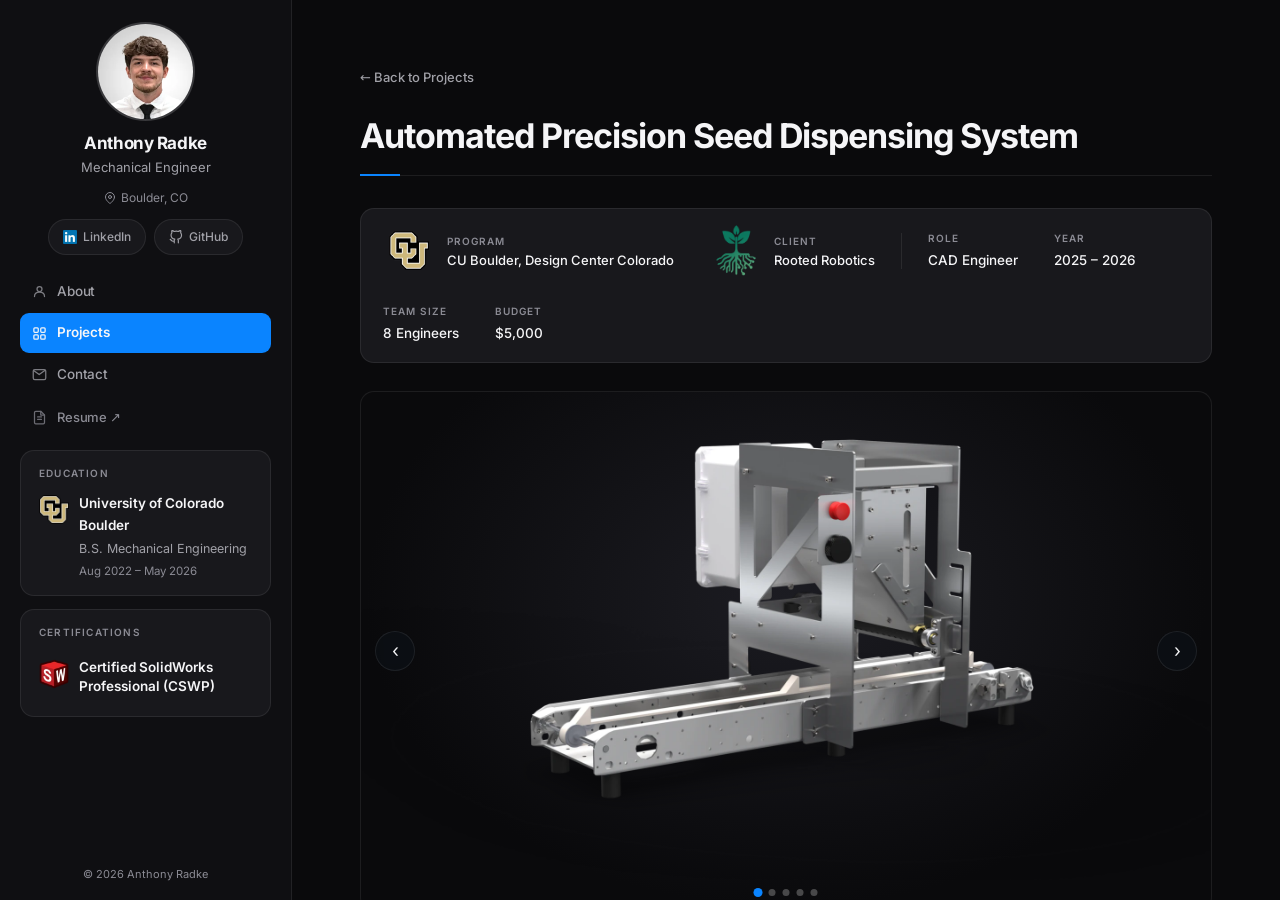
==== commit e6979a45: "fix layout at laptop widths, modal close and focus, card markup, contrast" ====
--- a/projects/seeder/index.html
+++ b/projects/seeder/index.html
@@ -24,8 +24,8 @@
 
     <link rel="preload" href="/fonts/inter-latin.woff2" as="font" type="font/woff2" crossorigin>
     <link rel="preload" href="../../images/projects/seeder/carousel1.webp" as="image" fetchpriority="high">
-    <link rel="stylesheet" href="../../css/styles.css?v=14">
-    <script src="../../js/sidebar.js?v=5"></script>
+    <link rel="stylesheet" href="../../css/styles.css?v=15">
+    <script src="../../js/sidebar.js?v=6"></script>
 </head>
 <body>
 
@@ -365,20 +365,20 @@
     </div>
 
     <!-- ========== PDF MODAL (certs only) ========== -->
-    <div class="pdf-modal" id="pdfModal" role="dialog" aria-modal="true">
+    <div class="pdf-modal" id="pdfModal" role="dialog" aria-modal="true" aria-labelledby="pdfModalTitle">
         <div class="pdf-modal-inner">
             <div class="pdf-modal-header">
-                <span class="pdf-modal-title" id="pdfModalTitle"></span>
+                <h2 class="pdf-modal-title" id="pdfModalTitle"></h2>
                 <button class="pdf-modal-close" id="pdfModalClose" aria-label="Close modal">&times;</button>
             </div>
             <div class="pdf-modal-body">
-                <img class="cert-img" id="certImg" alt="Certification">
+                <img class="cert-img" id="certImg" alt="">
             </div>
         </div>
     </div>
 
     <!-- ========== IMAGE MODAL ========== -->
-    <div class="img-modal" id="imgModal" role="dialog" aria-modal="true">
+    <div class="img-modal" id="imgModal" role="dialog" aria-modal="true" aria-labelledby="imgModalTitle">
         <div class="img-modal-inner">
             <div class="img-modal-header">
                 <div class="img-modal-header-left">
@@ -399,7 +399,7 @@
         </div>
     </div>
 
-    <script src="../../js/main.js?v=6"></script>
+    <script src="../../js/main.js?v=7"></script>
     <script>
     // ── Image modal ────────────────────────────────────────────────────────
     const imgModal        = document.getElementById('imgModal');
@@ -453,15 +453,24 @@
         }
     }
 
+    let imgCloseTimer;
+    let imgReturnFocus = null;
+
     function openImgModal(imgs, index) {
+        clearTimeout(imgCloseTimer);
+        imgModal.classList.remove('closing');
+        imgReturnFocus = document.activeElement;
         buildModal(imgs);
         imgModal.classList.add('active');
         modalGoTo(index, true);
+        document.getElementById('imgModalClose').focus({ focusVisible: false });
     }
 
     function closeImgModal() {
+        if (!imgModal.classList.contains('active')) return;
         imgModal.classList.add('closing');
-        setTimeout(() => imgModal.classList.remove('active', 'closing'), 220);
+        imgCloseTimer = setTimeout(() => imgModal.classList.remove('active', 'closing'), 220);
+        if (imgReturnFocus && imgReturnFocus.isConnected) imgReturnFocus.focus();
     }
 
     document.getElementById('imgModalClose').addEventListener('click', closeImgModal);
--- a/css/styles.css
+++ b/css/styles.css
@@ -30,7 +30,7 @@
     --card-bg-raised: #1e1e23;
     --text:           #f5f5f7;
     --text-secondary: #a1a1a8;
-    --text-muted:     #6c6c74;
+    --text-muted:     #8b8b94;
     --accent:         #0a84ff;
     --accent-hover:   #3d9bff;
     --accent-soft:    rgba(10, 132, 255, 0.14);
@@ -76,6 +76,16 @@
     text-decoration: none;
 }
 
+:focus-visible {
+    outline: 2px solid var(--accent);
+    outline-offset: 2px;
+}
+
+button {
+    font: inherit;
+    color: inherit;
+}
+
 /* ===========================================
    MOBILE HEADER
    =========================================== */
@@ -109,8 +119,9 @@
     background: none;
     border: none;
     cursor: pointer;
-    padding: 6px;
-    border-radius: 4px;
+    padding: 10px;
+    margin-left: -10px;
+    border-radius: 6px;
 }
 
 .mobile-toggle span {
@@ -357,29 +368,6 @@
     background: var(--accent-soft);
 }
 
-/* ---------- Skills ---------- */
-.skills-list {
-    list-style: none;
-    display: flex;
-    flex-direction: column;
-    gap: 6px;
-}
-
-.skills-list li {
-    font-size: 12.5px;
-    color: var(--text-secondary);
-    padding: 5px 10px;
-    background: var(--bg-secondary);
-    border: 1px solid var(--border);
-    border-radius: var(--radius-sm);
-    transition: border-color var(--transition), color var(--transition);
-}
-
-.skills-list li:hover {
-    border-color: rgba(10, 132, 255, 0.4);
-    color: var(--text);
-}
-
 /* ---------- Education ---------- */
 .edu-school {
     font-size: 13.5px;
@@ -429,10 +417,13 @@
     font-size: 13.5px;
     font-weight: 600;
     color: var(--text);
+    width: 100%;
     padding: 6px 0;
     border-radius: 8px;
     border: none;
     background: transparent;
+    font-family: var(--font);
+    text-align: left;
     cursor: pointer;
     transition: color var(--transition), transform var(--transition);
     line-height: 1.4;
@@ -500,8 +491,9 @@
 }
 
 .page-section h2 {
-    font-size: 34px;
+    font-size: clamp(26px, 3.2vw, 34px);
     font-weight: 700;
+    line-height: 1.2;
     letter-spacing: -0.03em;
     color: var(--text);
     margin-bottom: 32px;
@@ -533,15 +525,17 @@
    ABOUT
    =========================================== */
 .about-content {
-    display: flex;
-    gap: 40px;
-    align-items: flex-start;
+    display: grid;
+    grid-template-columns: minmax(0, 1.2fr) minmax(260px, 1fr);
+    gap: 48px;
+    align-items: start;
+    max-width: 1240px;
 }
 
 .about-image-frame {
-    width: 700px;  /* ← frame size (visible area) */
-    height: 700px; /* ← frame size (visible area) */
-    flex-shrink: 0;
+    width: 100%;
+    aspect-ratio: 1 / 1;
+    max-height: calc(100dvh - 240px);
     border-radius: var(--radius);
     border: 1px solid var(--border);
     background: var(--card-bg);
@@ -575,23 +569,22 @@
     font-weight: 600;
 }
 
-.section-divider {
-    height: 1px;
-    background: var(--border);
-    margin: 44px 0;
-}
-
 /* ===========================================
    PROJECTS
    =========================================== */
 .projects-grid {
     display: grid;
-    grid-template-columns: repeat(3, 1fr);
+    grid-template-columns: repeat(auto-fill, minmax(280px, 1fr));
     gap: 20px;
+}
+
+.project-card-wrap {
+    position: relative;
 }
 
 .project-card {
     display: block;
+    height: 100%;
     background: var(--card-bg);
     border: 1px solid var(--border);
     border-radius: var(--radius);
@@ -600,7 +593,8 @@
     cursor: pointer;
 }
 
-.project-card:hover {
+.project-card:hover,
+.project-card-wrap:hover .project-card {
     transform: translateY(-6px);
     box-shadow: var(--card-shadow);
     border-color: var(--border-strong);
@@ -693,29 +687,36 @@
     border-radius: 0 0 var(--radius) var(--radius);
 }
 
-.project-title-row {
-    display: flex;
-    align-items: flex-start;
-    justify-content: space-between;
-    gap: 8px;
-}
-
 .project-poster-btn {
-    flex-shrink: 0;
-    background: none;
-    border: 1px solid var(--border);
-    border-radius: var(--radius-sm);
-    color: var(--text-secondary);
+    position: absolute;
+    top: 12px;
+    right: 12px;
+    z-index: 3;
+    display: inline-flex;
+    align-items: center;
+    gap: 6px;
+    padding: 6px 12px;
+    background: rgba(10, 10, 12, 0.72);
+    backdrop-filter: blur(6px);
+    -webkit-backdrop-filter: blur(6px);
+    border: 1px solid var(--border-strong);
+    border-radius: 100px;
+    color: var(--text);
+    font-family: var(--font);
+    font-size: 12px;
+    font-weight: 500;
+    line-height: 1;
     cursor: pointer;
-    font-size: 13px;
-    padding: 2px 6px;
-    line-height: 1;
-    transition: color var(--transition), border-color var(--transition);
+    transition: color var(--transition), border-color var(--transition), transform 0.3s var(--ease);
 }
 
 .project-poster-btn:hover {
     color: var(--accent);
     border-color: var(--accent);
+}
+
+.project-card-wrap:hover .project-poster-btn {
+    transform: translateY(-6px);
 }
 
 .project-info h3 {
@@ -1019,27 +1020,6 @@
     color: var(--accent);
 }
 
-.project-detail-image {
-    width: 100%;
-    max-height: 380px;
-    object-fit: contain;
-    border-radius: var(--radius);
-    border: 1px solid var(--border);
-    margin-bottom: 32px;
-    background: radial-gradient(ellipse at 50% 40%, #1c1c22 0%, #0a0a0c 70%);
-}
-
-.project-meta {
-    display: flex;
-    gap: 28px;
-    margin-bottom: 32px;
-    flex-wrap: wrap;
-    padding: 18px 20px;
-    background: var(--card-bg);
-    border: 1px solid var(--border);
-    border-radius: var(--radius);
-}
-
 .project-meta-item {
     display: flex;
     flex-direction: column;
@@ -1152,32 +1132,6 @@
     font-style: italic;
 }
 
-.project-figure-grid {
-    display: grid;
-    grid-template-columns: 1fr 1fr;
-    gap: 16px;
-    margin: 28px 0;
-}
-
-.project-figure-grid figure {
-    margin: 0;
-}
-
-.project-figure-grid figure img {
-    width: 100%;
-    border-radius: var(--radius);
-    border: 1px solid var(--border);
-    background: radial-gradient(ellipse at 50% 40%, #1c1c22 0%, #0a0a0c 70%);
-    display: block;
-}
-
-.project-figure-grid figure figcaption {
-    font-size: 12px;
-    color: var(--text-muted);
-    margin-top: 8px;
-    font-style: italic;
-}
-
 .project-stat-row {
     display: flex;
     gap: 16px;
@@ -1210,12 +1164,6 @@
     font-weight: 500;
 }
 
-@media (max-width: 600px) {
-    .project-figure-grid {
-        grid-template-columns: 1fr;
-    }
-}
-
 /* ===========================================
    PROJECT SPLIT LAYOUT (text + figure side by side)
    =========================================== */
@@ -1228,10 +1176,6 @@
 
 .project-split--img-right {
     grid-template-columns: 1fr 42%;
-}
-
-.project-split--img-left {
-    grid-template-columns: 42% 1fr;
 }
 
 .project-split__text > p {
@@ -1254,23 +1198,16 @@
     object-position: var(--team-photo-position);
 }
 
-/* Constrained height for wide/horizontal renders */
-.project-figure--wide img {
-    max-height: 240px;
-    object-fit: contain;
-}
-
 @media (max-width: 780px) {
-    .project-split--img-right,
-    .project-split--img-left {
+    .project-split--img-right {
         grid-template-columns: 1fr;
     }
 
-    .project-split .project-figure {
-        position: static;
-    }
-
-
+    .hero-carousel,
+    .hero-carousel--section {
+        height: auto;
+        aspect-ratio: 16 / 10;
+    }
 }
 
 /* ===========================================
@@ -1279,7 +1216,7 @@
 .hero-carousel {
     position: relative;
     width: 100%;
-    height: 520px;
+    height: min(520px, 56vw);
     border-radius: var(--radius);
     border: 1px solid var(--border);
     overflow: hidden;
@@ -1399,13 +1336,14 @@
    =========================================== */
 .project-info-bar {
     display: flex;
+    flex-wrap: wrap;
     align-items: center;
     gap: 0;
     margin-bottom: 28px;
     background: var(--card-bg);
     border: 1px solid var(--border);
     border-radius: var(--radius);
-    padding: 0 4px;
+    padding: 4px;
 }
 
 .project-info-bar-divider {
@@ -1420,6 +1358,7 @@
     padding: 14px 18px;
     border: none;
     background: none;
+    white-space: nowrap;
 }
 
 .project-logo-card {
@@ -1445,38 +1384,6 @@
     width: 100%;
     height: 100%;
     object-fit: contain;
-}
-
-/* CSS-only placeholder icon (image frame shape) */
-.project-logo-placeholder-icon {
-    width: 26px;
-    height: 20px;
-    border: 2px solid rgba(10, 132, 255, 0.22);
-    border-radius: 3px;
-    position: relative;
-}
-.project-logo-placeholder-icon::before {
-    content: '';
-    position: absolute;
-    bottom: 3px;
-    left: 50%;
-    transform: translateX(-50%);
-    width: 0;
-    height: 0;
-    border-left: 5px solid transparent;
-    border-right: 5px solid transparent;
-    border-bottom: 7px solid rgba(10, 132, 255, 0.22);
-}
-.project-logo-placeholder-icon::after {
-    content: '';
-    position: absolute;
-    top: 3px;
-    left: 50%;
-    transform: translateX(-50%);
-    width: 5px;
-    height: 5px;
-    border-radius: 50%;
-    background: rgba(10, 132, 255, 0.22);
 }
 
 .project-logo-meta {
@@ -1562,14 +1469,13 @@
 }
 
 .img-modal-header {
-    display: none;
-}
-
-.img-modal-close {
-    position: absolute;
-    top: 12px;
-    right: 14px;
-    z-index: 10;
+    display: flex;
+    align-items: center;
+    justify-content: space-between;
+    gap: 12px;
+    padding: 12px 16px 12px 20px;
+    border-bottom: 1px solid var(--border);
+    flex-shrink: 0;
 }
 
 .img-modal-header-left {
@@ -1671,20 +1577,6 @@
 }
 
 /* ===========================================
-   CLICKABLE / ZOOMABLE IMAGES
-   =========================================== */
-.img-zoomable {
-    cursor: pointer;
-    transition: transform 0.28s ease, box-shadow 0.28s ease, border-color 0.28s ease;
-}
-
-.img-zoomable:hover {
-    transform: scale(1.015);
-    box-shadow: 0 12px 40px rgba(0, 0, 0, 0.55);
-    border-color: rgba(10, 132, 255, 0.35) !important;
-}
-
-/* ===========================================
    SCROLL REVEAL
    =========================================== */
 .scroll-reveal {
@@ -1879,6 +1771,27 @@
 a.btn-submit {
     display: inline-flex;
     align-items: center;
+}
+
+/* ===========================================
+   RESPONSIVE — narrow desktop / tablet
+   =========================================== */
+@media (max-width: 1180px) {
+    .page-section {
+        padding: 48px 44px 56px;
+    }
+}
+
+@media (max-width: 1024px) {
+    .about-content {
+        grid-template-columns: 1fr;
+        gap: 32px;
+        max-width: 560px;
+    }
+
+    .about-image-frame {
+        max-height: none;
+    }
 }
 
 /* ===========================================
@@ -1931,26 +1844,12 @@
         padding: 32px 24px 48px;
     }
 
-    .about-content {
-        flex-direction: column;
-    }
-
-    .about-image-frame {
-        width: 100%;
-        height: auto;
-        aspect-ratio: 1 / 1;
-    }
-
     .projects-grid {
         grid-template-columns: 1fr;
     }
 
     .form-row {
         grid-template-columns: 1fr;
-    }
-
-    .project-meta {
-        gap: 18px;
     }
 
     /* Image modal — fix flex height and enlarge images */
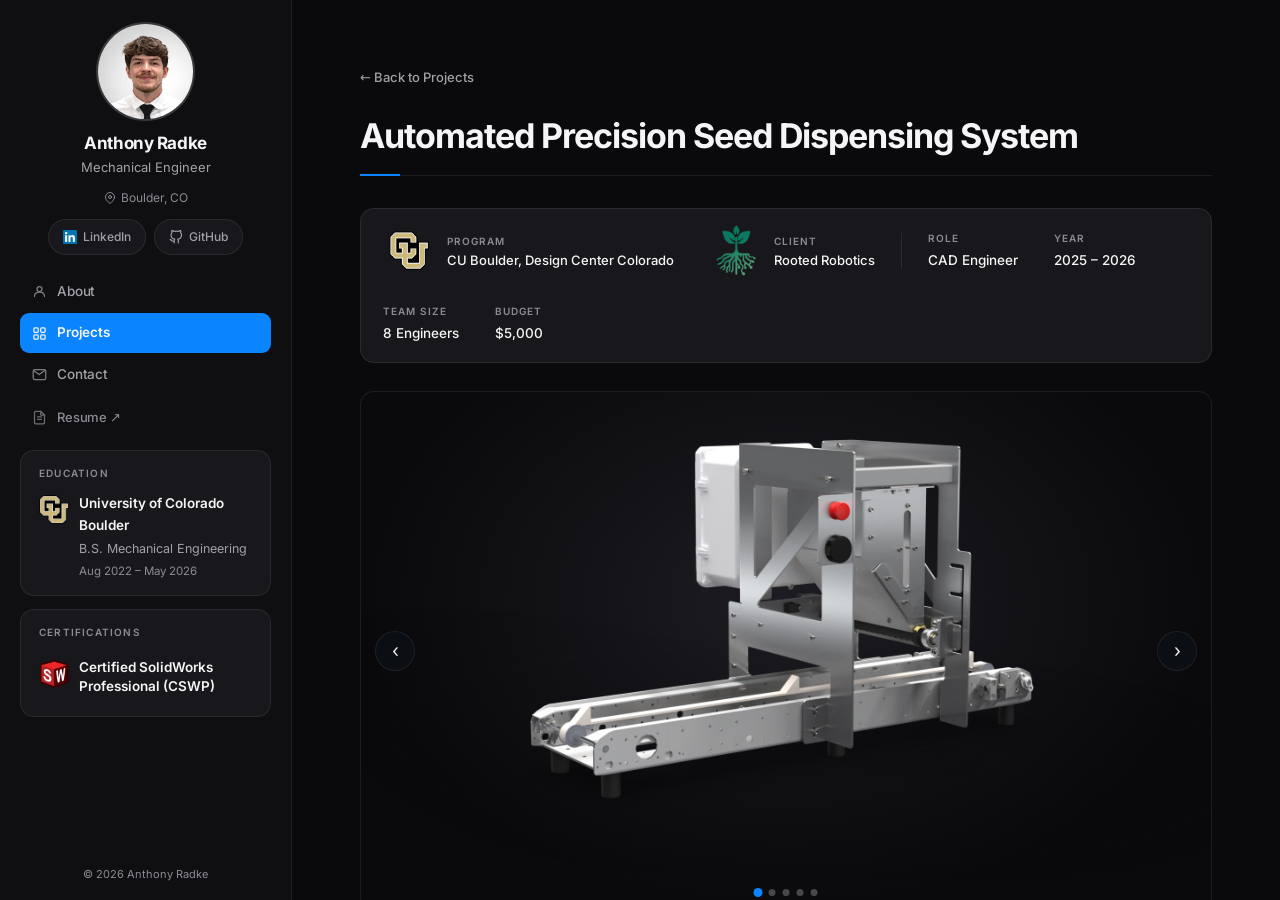
==== commit 4884f27c: "give each page a single h1 for its own title" ====
--- a/projects/seeder/index.html
+++ b/projects/seeder/index.html
@@ -24,8 +24,8 @@
 
     <link rel="preload" href="/fonts/inter-latin.woff2" as="font" type="font/woff2" crossorigin>
     <link rel="preload" href="../../images/projects/seeder/carousel1.webp" as="image" fetchpriority="high">
-    <link rel="stylesheet" href="../../css/styles.css?v=15">
-    <script src="../../js/sidebar.js?v=6"></script>
+    <link rel="stylesheet" href="../../css/styles.css?v=16">
+    <script src="../../js/sidebar.js?v=7"></script>
 </head>
 <body>
 
@@ -49,7 +49,7 @@
 
                 <a href="/#projects" class="back-link">← Back to Projects</a>
 
-                <h2>Automated Precision Seed Dispensing System</h2>
+                <h1>Automated Precision Seed Dispensing System</h1>
 
                 <!-- PROJECT INFO BAR -->
                 <div class="project-info-bar">
--- a/css/styles.css
+++ b/css/styles.css
@@ -490,6 +490,7 @@
     to   { opacity: 1; transform: translateY(0);    }
 }
 
+.page-section h1,
 .page-section h2 {
     font-size: clamp(26px, 3.2vw, 34px);
     font-weight: 700;
@@ -502,6 +503,7 @@
     position: relative;
 }
 
+.page-section h1::after,
 .page-section h2::after {
     content: '';
     position: absolute;
@@ -512,6 +514,7 @@
     background: var(--accent);
 }
 
+.page-section.active h1::after,
 .page-section.active h2::after {
     animation: accentSlide 0.6s 0.15s var(--ease) forwards;
 }
